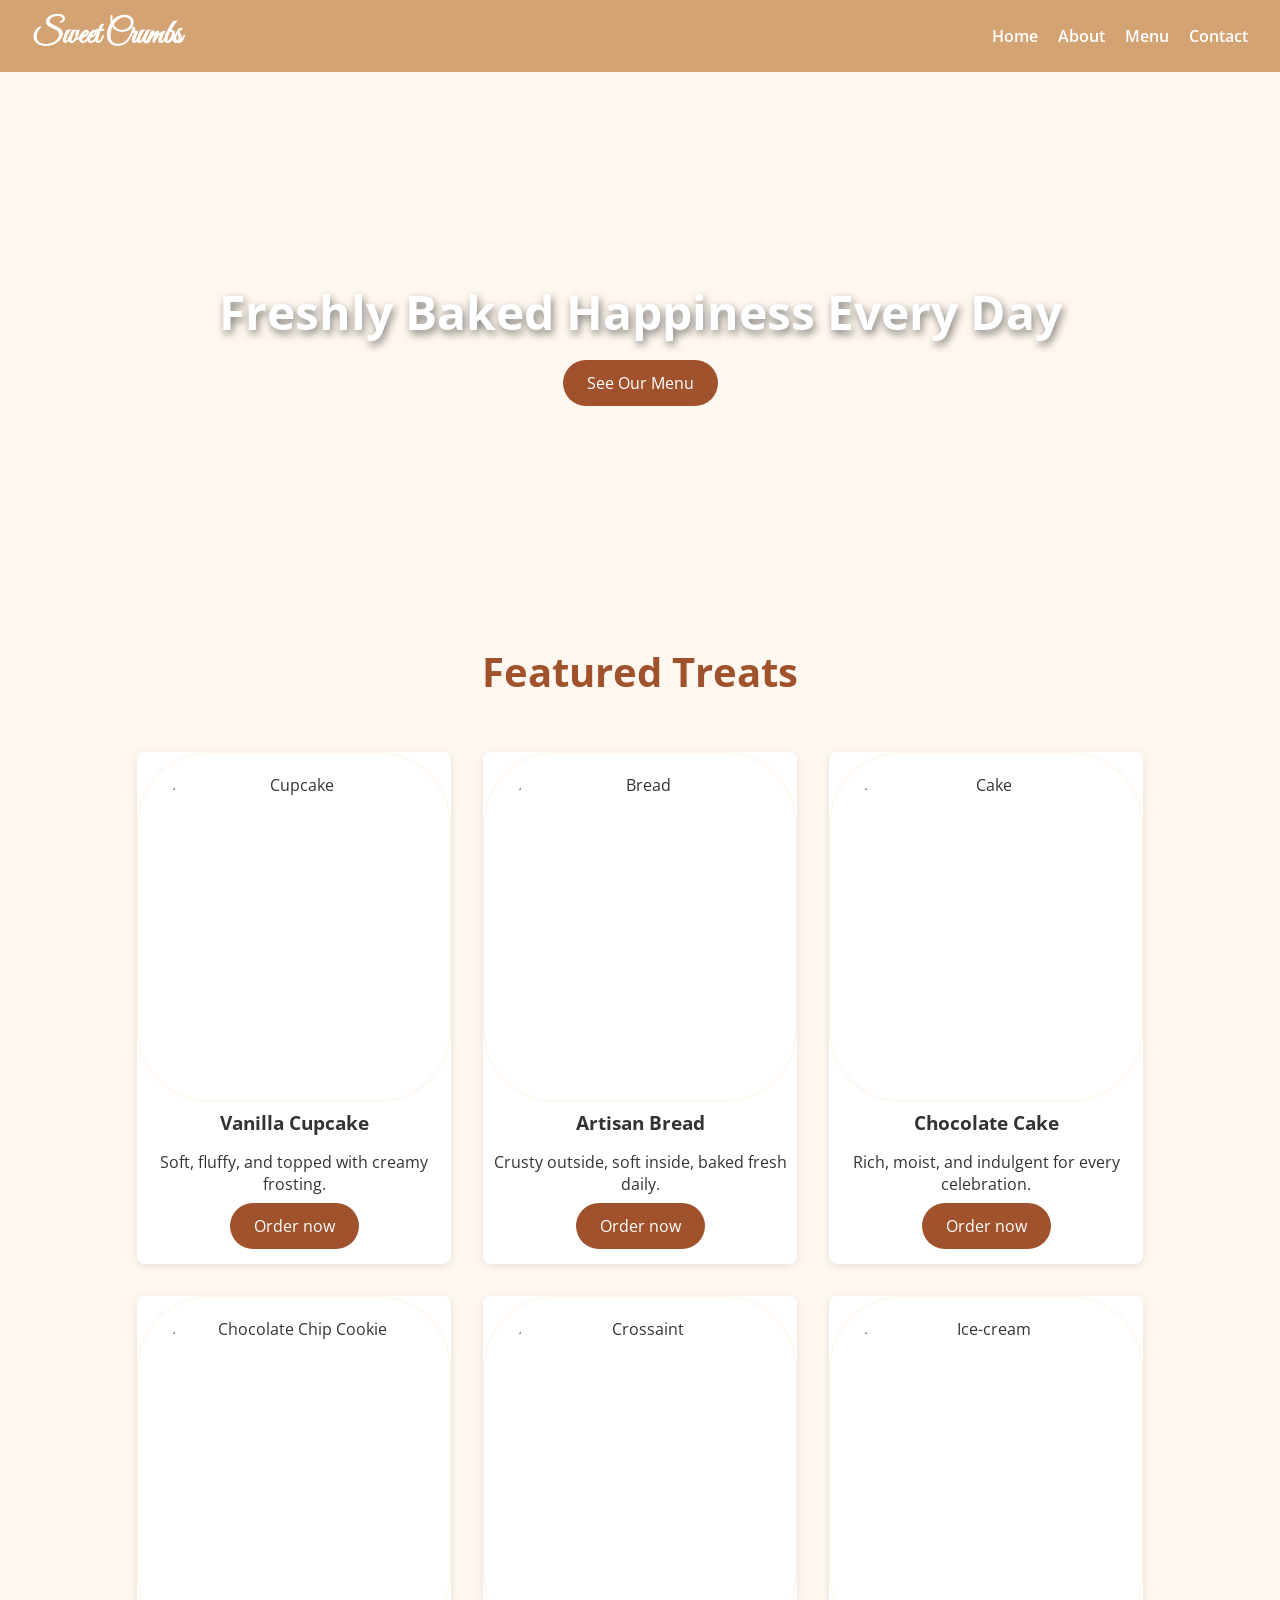
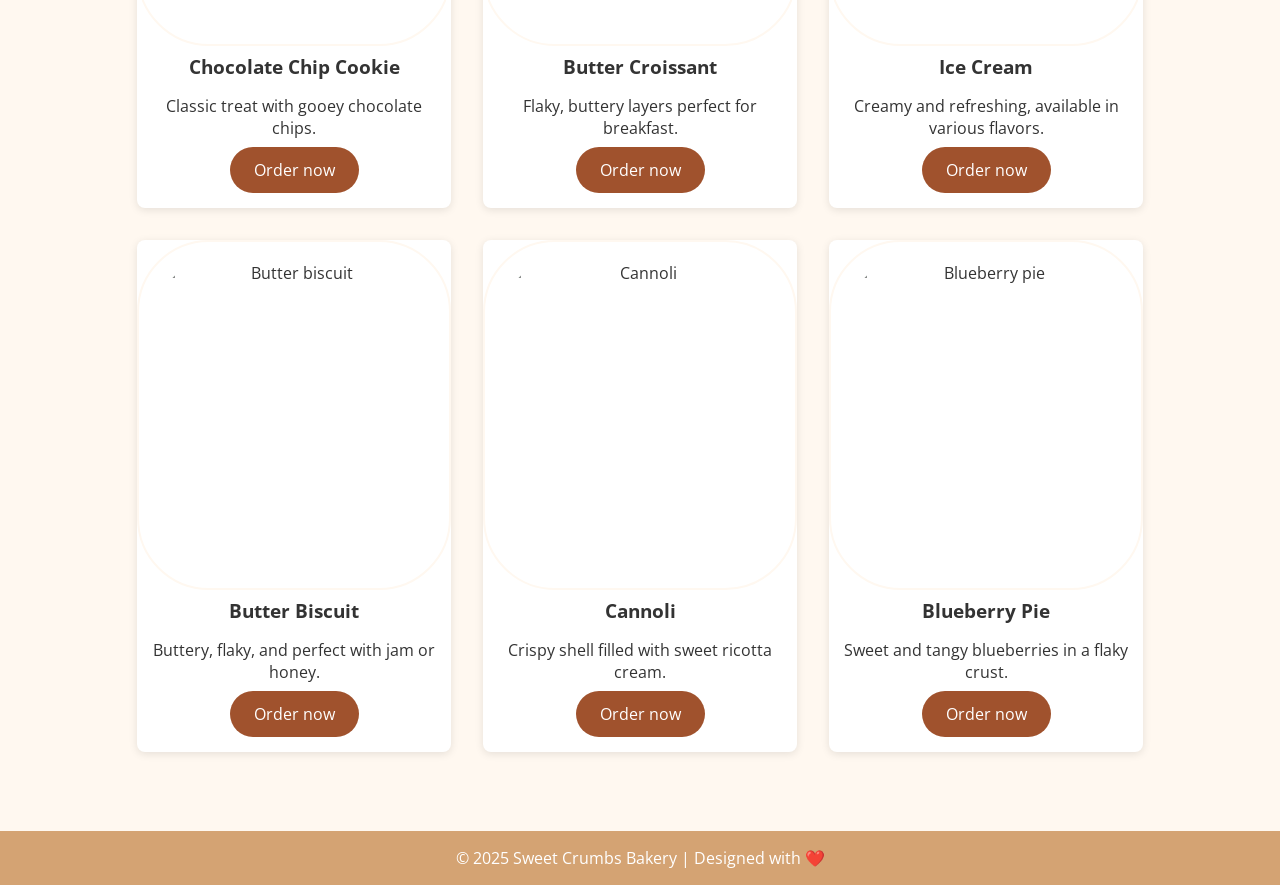
==== index.html @ 20097b04 "Add files via upload" ====
<!DOCTYPE html>
<html lang="en">
<head>
    <meta charset="UTF-8">
    <meta name="viewport" content="width=device-width, initial-scale=1.0">
        <title>🍞 Sweet Crumbs Bakery</title>
    <link href="https://fonts.googleapis.com/css2?family=Great+Vibes&family=Open+Sans:wght@400;600&display=swap" rel="stylesheet">
    <link rel="stylesheet" href="styles.css">
    <script src="script.js" defer></script>
</head>
<body>
    <!--Navbar -->
    <header id="navbar">
        <h1>Sweet Crumbs</h1>
        <nav id="nav-links">
            <a href="index.html">Home</a>
            <a href="about.html">About</a>
            <a href="menu.html">Menu</a>
            <a href="contact.html">Contact</a>
        </nav>
        <button class="hamburger" id="hamburger">&#9776;</button>
    </header>
    <!--Hero-section-->
    <section class="hero">
    <div>
        <h2>Freshly Baked Happiness Every Day</h2>
        <a href="menu.html" class="btn">See Our Menu</a>
    </div>
    </section>
    <!--Product-grid-->
    <div class="container">
        <h2>Featured Treats</h2> <br>
        <div class="grid">
            <div class="card">
                <img src="https://i.pinimg.com/1200x/d1/9a/6f/d19a6fb1ddc1d57eb26fc585dfa4e0e6.jpg" alt="Cupcake">
                <h3>Vanilla Cupcake</h3>
                <p>Soft, fluffy, and topped with creamy frosting.</p>
                <a href="" class="btn2">Order now</a>
            </div>

            <div class="card">
                <img src="https://i.pinimg.com/736x/ce/e0/5d/cee05d957fdebfa57ba4175bce35a595.jpg" alt="Bread">
                <h3>Artisan Bread</h3>
                <p>Crusty outside, soft inside, baked fresh daily.</p>
                <a href="" class="btn2">Order now</a>
            </div>

            <div class="card">
                <img src="https://i.pinimg.com/736x/04/b9/09/04b9090757e4b90c1f6ae91d3d08e0e8.jpg" alt="Cake">
                <h3>Chocolate Cake</h3>
                <p>Rich, moist, and indulgent for every celebration.</p>
                <a href="" class="btn2">Order now</a>
            </div>

            <div class="card">
                <img src="https://i.pinimg.com/736x/68/88/39/688839bbf0e7442c03ff1c543d23b608.jpg" alt="Chocolate Chip Cookie">
                <h3>Chocolate Chip Cookie</h3>
                <p>Classic treat with gooey chocolate chips.</p>
                <a href="" class="btn2">Order now</a>
            </div>

            <div class="card">
                <img src="https://i.pinimg.com/1200x/b3/f9/8a/b3f98ae0b6710dcc419a8b3e476b4f3d.jpg" alt="Crossaint">
                <h3>Butter Croissant</h3>
                <p>Flaky, buttery layers perfect for breakfast.</p>
                <a href="" class="btn2">Order now</a>
            </div>

            <div class="card">
                <img src="https://i.pinimg.com/1200x/33/cf/15/33cf15ad39cc509e93c8499956c8f016.jpg" alt="Ice-cream">
                <h3>Ice Cream</h3>
                <p>Creamy and refreshing, available in various flavors.</p>
                <a href="" class="btn2">Order now</a>
            </div>

            <div class="card">
                <img src="https://i.pinimg.com/1200x/29/65/a7/2965a783cfe8ab0174ede6ac5c740de1.jpg" alt="Butter biscuit">
                <h3>Butter Biscuit</h3>
                <p>Buttery, flaky, and perfect with jam or honey.</p>   
                <a href="" class="btn2">Order now</a>
            </div>

            <div class="card">
                <img src="https://i.pinimg.com/736x/b8/78/07/b878070d347ee1978ce35657d07c8dda.jpg" alt="Cannoli">
                <h3>Cannoli</h3>
                <p>Crispy shell filled with sweet ricotta cream.</p>
                <a href="" class="btn2">Order now</a>
            </div>

            <div class="card">
                <img src="https://i.pinimg.com/1200x/0d/d2/34/0dd23401be98db9a4d48b89ca6d74a64.jpg" alt="Blueberry pie">
                <h3>Blueberry Pie</h3>
                <p>Sweet and tangy blueberries in a flaky crust.</p>
                <a href="" class="btn2">Order now</a>
            </div>
        </div>
    </div>
<!--Footer-section-->
<footer>
    <p>&copy; 2025 Sweet Crumbs Bakery | Designed with ❤️</p>
</footer>

</body>
</html>
---- styles.css ----
:root {
    --primary: #d4a373;
    --secondary: #fff8f0;
    --accent: #a0522d;
}
* { 
    margin: 0;
    padding: 0; 
    box-sizing: border-box; 
}
/*Keyframes-for-animation*/
@keyframes slideInRight{
0% {
    opacity: 0;
    transform: translateX(80px);
}

100% {
    opacity: 1;
    transform: translateX(0);
}

}

@keyframes slideInLeft{
0% {
    opacity: 0;
    transform: translateX(-100px);
}

100% {
    opacity: 1;
    transform: translateX(-0);
}
}

body {
    font-family: 'Open Sans', sans-serif;
    background: var(--secondary);
    color: #333;
}
/*Navbar*/
header {
    background: var(--primary);
    color: white;
    padding: 1rem 2rem;
    display: flex;
    justify-content: space-between;
    align-items: center;
}
header h1 {
    font-family: 'Great Vibes', cursive;
    font-size: 2rem;
    animation: 2s slideInRight ease forwards;
    opacity: 0;
    animation-delay: 1s;
}

nav{
    animation: 2s slideInLeft ease forwards;
    animation-delay: 1.5s;
    opacity: 0;
}
nav a {
    color: white;
    margin-left: 1rem;
    text-decoration: none;
    font-weight: 600;

}
nav a:hover {
    color:#9e5b18 ;
    transition: 0.5s ease;
}

.hamburger{
    display: none;
    font-size: 2rem;
    background: none;
    border: none;
    color: var(--secondary);
    cursor: pointer;
}

/*Hero-section*/
.hero {
    background: url('https://i.pinimg.com/1200x/b6/43/a3/b643a3f1a9d59a658ec1cc61dc2af9c4.jpg ') center/cover no-repeat ;
    height: 60vh;
    display: flex;
    align-items: center;
    justify-content: center;
    color: #fff;
    text-align: center;
}
.hero h2 {
    font-size: 3rem;
    text-shadow: 2px 4px 8px rgba(0,0,0,0.5);
}
.btn {
    display: inline-flex;
    margin-top: 1rem;
    padding: 0.75rem 1.5rem;
    background: var(--accent);
    color: white;
    border-radius: 25px;
    text-decoration: none;
}
.btn:hover {
    background: #8b4513; 
    transition: 0.6s ease;
}

.btn2{
    text-decoration: none;
    padding: 0.75rem 1.5rem;
    color: #ffffff;
    background-color: var(--accent);
    border-radius: 25px;
    display: inline-flex;


}
.btn2:hover{
    transition: 1.2s ease;
    background-color: #8b4513;
}
/*Products-display-section*/
.container { 
    max-width: 1100px; 
    margin: auto; 
    padding: 2rem; 
}
.container h2 {
    text-align: center;
    margin-bottom: 1rem;
    font-size: 2.5rem;
    color: var(--accent);
}

.container h3{
    text-align: center;  
}

.container h4{
    line-height: 1.8;
    text-align: justify;
    font-size: 1.1rem;
}

.grid {
    display: grid;
    grid-template-columns: repeat(3,1fr);
    gap: 2rem;
    padding: 15px;
}
.card {
    background: white;
    border-radius: 8px;
    box-shadow: 0 2px 8px rgba(0,0,0,0.1);
    transition: transform 0.3s;
    text-align: center;
    height: 32rem;
}
.card:hover { 
    transform: translateY(-10px);
}

.card img {
    width:100%;
    height: 350px;
    display: flex;  
    object-fit: cover;
    padding: 20px;
    border-radius: 4.5rem;
    border: 2px solid var(--secondary);
}
.card h3, .card p {
    padding: 0.5rem; 
}

/*Contact-form*/
.contact-section{
    padding: 5rem 2rem;
    background-color:white;
    margin-top: 4rem;
    box-shadow: 4px 7px 8px rgba(146, 141, 141, 0.2);
    border-radius: 8px;
    max-width: 1100px;
    height: 30rem;
    margin-left: auto;
    margin-right: auto;
}

.contact-section h2{
    margin-bottom: 1rem;
    font-size: 2rem;
    color: var(--accent);
    text-align: center;
}

.contact-form{
    display: grid;
    margin-top: 2rem;
    margin-left: 5rem;
    gap: 1rem;
}
.contact-form input{
    background-color:white;
    border-radius: 0.5rem;
    padding: 5px;
    width: 55rem;
    height: 2rem;
    border: 2px solid var(--primary);
}


.contact-form textarea{
    border-radius: 0.5rem;
    border: 2px solid var(--primary);
    padding: 15px;
    width: 55rem;
    font-size: 14px;
    
}
.contact-form button{
    margin-top: 1rem;
    padding: 0.75rem 0.5rem;
    background: var(--accent);
    color: white;
    border-radius: 25px;
    width: 35%;
    text-decoration: none;
    border: 2px  var(--primary) solid;
    box-shadow: 0.2rem  0.2rem  0.2rem 0.1rem  rgba(146, 141, 141, 0.2) ;
    text-align: center;
    margin-left: 15rem;
}

.contact-form button:hover{
    background-color: #8b4513;
    color: ghostwhite;
    transition: 2s ease;
    box-shadow:  1rem 1rem 1rem rgba(146, 141, 141, 0.2);
    
}

/*==Footer==*/
footer {
    background: var(--primary);
    color: white;
    text-align: center;
    padding: 1rem;
    margin-top: 2rem;
}

/*Media Queries for mobile phones*/
@media screen and (max-width: 480px) {

#nav-links {
    display: none;
    flex-direction: column;
    background-color: var(--primary);
    position: absolute;
    top: 60px;
    right: 20px;
    width: 125px;
    border-radius: 8px;
    box-shadow: 0 2px 8px rgba(0,0,0,0.1);
}

#nav-links a {
    margin: 1rem 0;
    text-align: center;
}

#nav-links.show {
    display: flex;
    animation: none;
    opacity: 1;
}

.hamburger{
    display: block;

}

.hero h2 {
    font-size: 2rem;
    padding: 0 1rem;
}

.grid {
    grid-template-columns: 1fr;

    }

.contact-form{
    display: grid;
    margin-top: 2rem;
    margin-left: 0;
    gap: 1rem;
    padding: 0 1rem;
}    

.contact-form input, .contact-form textarea {
    width: 100%;

}

.contact-form button {
    width: 100%;
    margin-left: 1rem;

}

/*Adjustment for about-section-text*/
.container h4{
    font-size: 1rem;
    padding: 0 1rem;


    
}
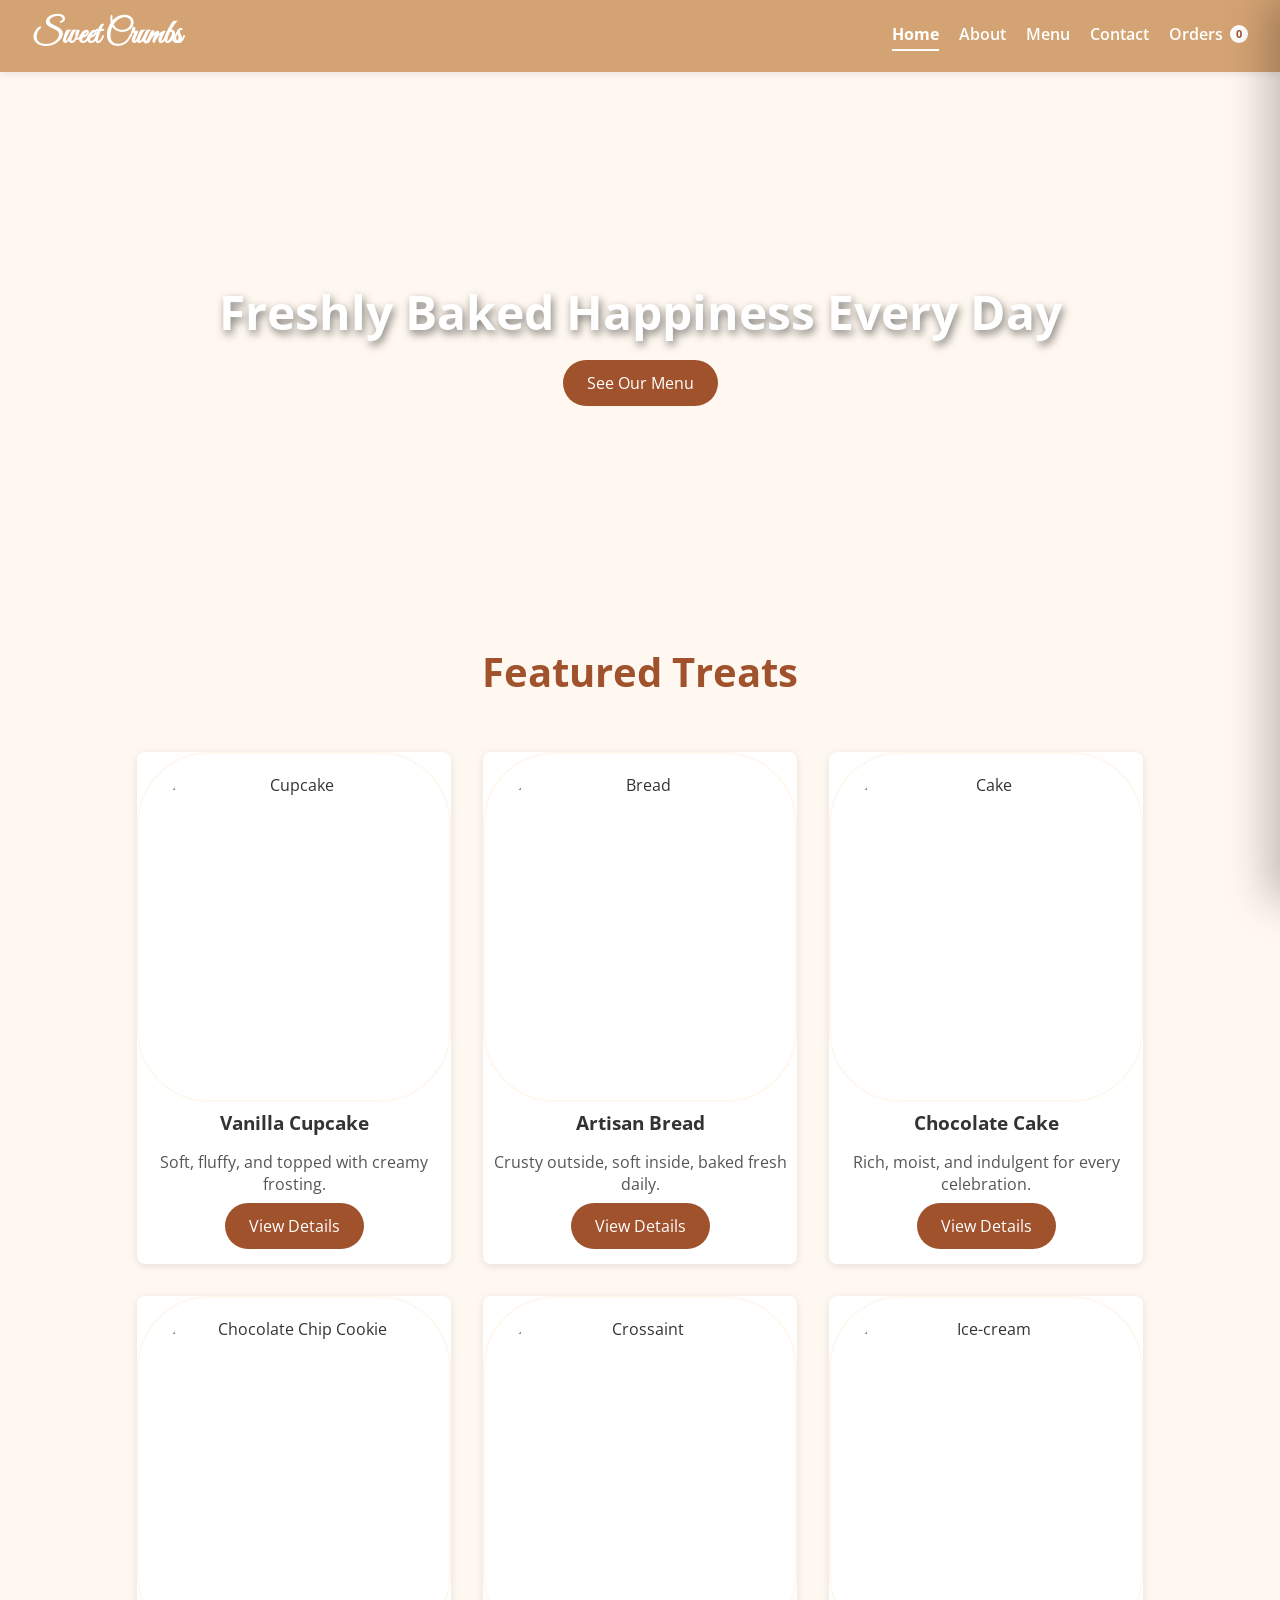
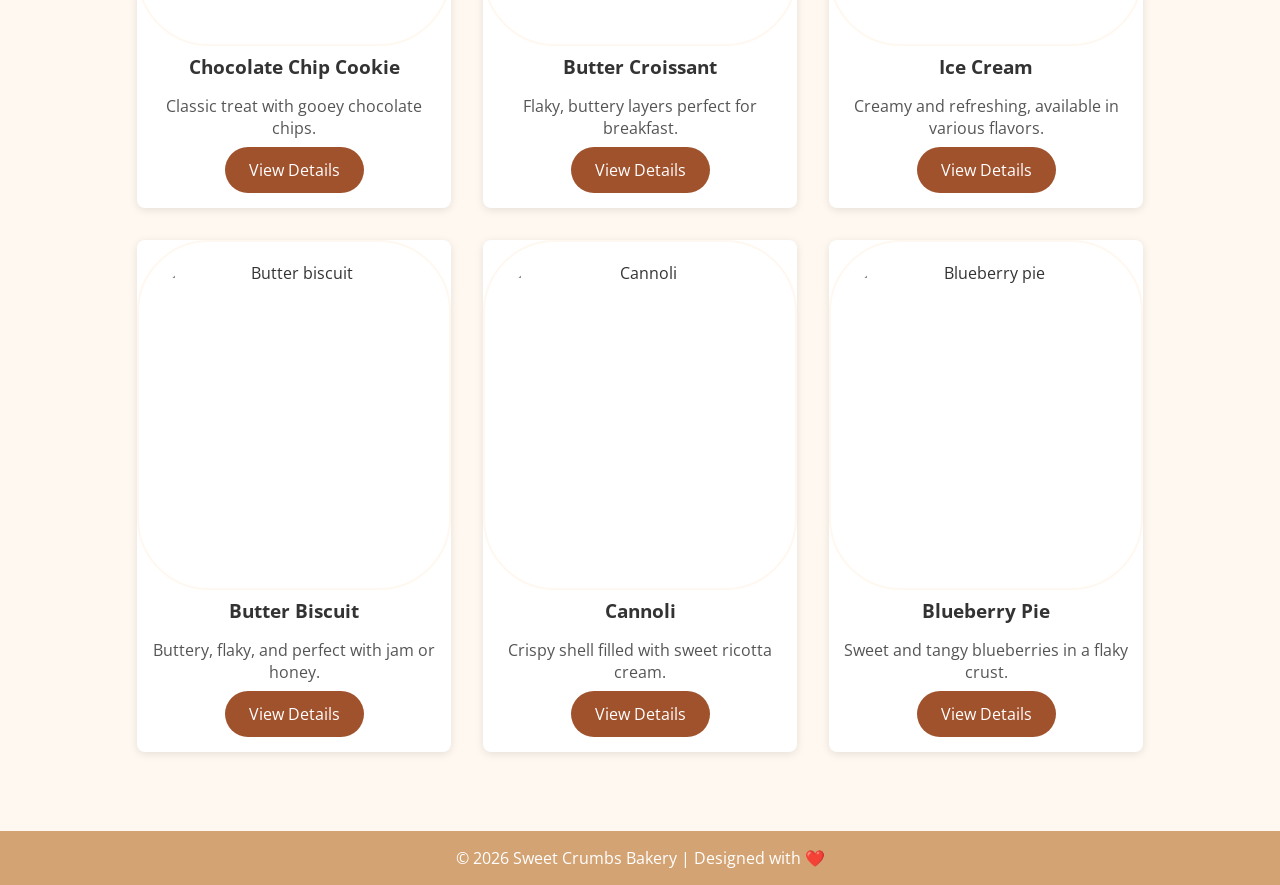
==== commit e5a35922: "Add files via upload" ====
--- a/index.html
+++ b/index.html
@@ -1,104 +1,198 @@
-<!DOCTYPE html>
-<html lang="en">
-<head>
-    <meta charset="UTF-8">
-    <meta name="viewport" content="width=device-width, initial-scale=1.0">
-        <title>🍞 Sweet Crumbs Bakery</title>
-    <link href="https://fonts.googleapis.com/css2?family=Great+Vibes&family=Open+Sans:wght@400;600&display=swap" rel="stylesheet">
-    <link rel="stylesheet" href="styles.css">
-    <script src="script.js" defer></script>
-</head>
-<body>
-    <!--Navbar -->
-    <header id="navbar">
-        <h1>Sweet Crumbs</h1>
-        <nav id="nav-links">
-            <a href="index.html">Home</a>
-            <a href="about.html">About</a>
-            <a href="menu.html">Menu</a>
-            <a href="contact.html">Contact</a>
-        </nav>
-        <button class="hamburger" id="hamburger">&#9776;</button>
-    </header>
-    <!--Hero-section-->
-    <section class="hero">
-    <div>
-        <h2>Freshly Baked Happiness Every Day</h2>
-        <a href="menu.html" class="btn">See Our Menu</a>
-    </div>
-    </section>
-    <!--Product-grid-->
-    <div class="container">
-        <h2>Featured Treats</h2> <br>
-        <div class="grid">
-            <div class="card">
-                <img src="https://i.pinimg.com/1200x/d1/9a/6f/d19a6fb1ddc1d57eb26fc585dfa4e0e6.jpg" alt="Cupcake">
-                <h3>Vanilla Cupcake</h3>
-                <p>Soft, fluffy, and topped with creamy frosting.</p>
-                <a href="" class="btn2">Order now</a>
-            </div>
-
-            <div class="card">
-                <img src="https://i.pinimg.com/736x/ce/e0/5d/cee05d957fdebfa57ba4175bce35a595.jpg" alt="Bread">
-                <h3>Artisan Bread</h3>
-                <p>Crusty outside, soft inside, baked fresh daily.</p>
-                <a href="" class="btn2">Order now</a>
-            </div>
-
-            <div class="card">
-                <img src="https://i.pinimg.com/736x/04/b9/09/04b9090757e4b90c1f6ae91d3d08e0e8.jpg" alt="Cake">
-                <h3>Chocolate Cake</h3>
-                <p>Rich, moist, and indulgent for every celebration.</p>
-                <a href="" class="btn2">Order now</a>
-            </div>
-
-            <div class="card">
-                <img src="https://i.pinimg.com/736x/68/88/39/688839bbf0e7442c03ff1c543d23b608.jpg" alt="Chocolate Chip Cookie">
-                <h3>Chocolate Chip Cookie</h3>
-                <p>Classic treat with gooey chocolate chips.</p>
-                <a href="" class="btn2">Order now</a>
-            </div>
-
-            <div class="card">
-                <img src="https://i.pinimg.com/1200x/b3/f9/8a/b3f98ae0b6710dcc419a8b3e476b4f3d.jpg" alt="Crossaint">
-                <h3>Butter Croissant</h3>
-                <p>Flaky, buttery layers perfect for breakfast.</p>
-                <a href="" class="btn2">Order now</a>
-            </div>
-
-            <div class="card">
-                <img src="https://i.pinimg.com/1200x/33/cf/15/33cf15ad39cc509e93c8499956c8f016.jpg" alt="Ice-cream">
-                <h3>Ice Cream</h3>
-                <p>Creamy and refreshing, available in various flavors.</p>
-                <a href="" class="btn2">Order now</a>
-            </div>
-
-            <div class="card">
-                <img src="https://i.pinimg.com/1200x/29/65/a7/2965a783cfe8ab0174ede6ac5c740de1.jpg" alt="Butter biscuit">
-                <h3>Butter Biscuit</h3>
-                <p>Buttery, flaky, and perfect with jam or honey.</p>   
-                <a href="" class="btn2">Order now</a>
-            </div>
-
-            <div class="card">
-                <img src="https://i.pinimg.com/736x/b8/78/07/b878070d347ee1978ce35657d07c8dda.jpg" alt="Cannoli">
-                <h3>Cannoli</h3>
-                <p>Crispy shell filled with sweet ricotta cream.</p>
-                <a href="" class="btn2">Order now</a>
-            </div>
-
-            <div class="card">
-                <img src="https://i.pinimg.com/1200x/0d/d2/34/0dd23401be98db9a4d48b89ca6d74a64.jpg" alt="Blueberry pie">
-                <h3>Blueberry Pie</h3>
-                <p>Sweet and tangy blueberries in a flaky crust.</p>
-                <a href="" class="btn2">Order now</a>
-            </div>
-        </div>
-    </div>
-<!--Footer-section-->
-<footer>
-    <p>&copy; 2025 Sweet Crumbs Bakery | Designed with ❤️</p>
-</footer>
-
-</body>
-</html>
+<!DOCTYPE html>
+<html lang="en">
+<head>
+    <meta charset="UTF-8">
+    <meta name="viewport" content="width=device-width, initial-scale=1.0">
+    <meta name="description" content="Sweet Crumbs Bakery — freshly baked bread, pastries, cupcakes, and custom cakes made daily with quality, local ingredients.">
+    <title>Sweet Crumbs Bakery</title>
+    <link rel="icon" href="data:image/svg+xml,<svg xmlns=%22http://www.w3.org/2000/svg%22 viewBox=%220 0 100 100%22><text y=%22.9em%22 font-size=%2290%22>🍞</text></svg>">
+    <link href="https://fonts.googleapis.com/css2?family=Great+Vibes&family=Open+Sans:wght@400;600&display=swap" rel="stylesheet">
+    <link rel="stylesheet" href="styles.css">
+    <script src="script.js" defer></script>
+</head>
+<body>
+    <!--Navbar -->
+    <header id="navbar">
+        <h1>Sweet Crumbs</h1>
+        <nav id="nav-links">
+            <a href="index.html" class="active" aria-current="page">Home</a>
+            <a href="about.html">About</a>
+            <a href="menu.html">Menu</a>
+            <a href="contact.html">Contact</a>
+            <a href="#" id="orders-link" class="cart-link" aria-haspopup="dialog">Orders<span class="cart-badge" id="cart-badge">0</span></a>
+        </nav>
+        <button class="hamburger" id="hamburger" aria-label="Toggle navigation menu" aria-expanded="false" aria-controls="nav-links">&#9776;</button>
+    </header>
+    <!--Hero-section-->
+    <section class="hero">
+    <div>
+        <h2>Freshly Baked Happiness Every Day</h2>
+        <a href="menu.html" class="btn">See Our Menu</a>
+    </div>
+    </section>
+    <!--Product-grid-->
+    <div class="container">
+        <h2>Featured Treats</h2> <br>
+        <div class="grid">
+            <div class="card">
+                <img src="https://i.pinimg.com/1200x/d1/9a/6f/d19a6fb1ddc1d57eb26fc585dfa4e0e6.jpg" alt="Cupcake" loading="lazy">
+                <h3>Vanilla Cupcake</h3>
+                <p>Soft, fluffy, and topped with creamy frosting.</p>
+                <a href="contact.html" class="btn2">Order now</a>
+            </div>
+
+            <div class="card">
+                <img src="https://i.pinimg.com/736x/ce/e0/5d/cee05d957fdebfa57ba4175bce35a595.jpg" alt="Bread" loading="lazy">
+                <h3>Artisan Bread</h3>
+                <p>Crusty outside, soft inside, baked fresh daily.</p>
+                <a href="contact.html" class="btn2">Order now</a>
+            </div>
+
+            <div class="card">
+                <img src="https://i.pinimg.com/736x/04/b9/09/04b9090757e4b90c1f6ae91d3d08e0e8.jpg" alt="Cake" loading="lazy">
+                <h3>Chocolate Cake</h3>
+                <p>Rich, moist, and indulgent for every celebration.</p>
+                <a href="contact.html" class="btn2">Order now</a>
+            </div>
+
+            <div class="card">
+                <img src="https://i.pinimg.com/736x/68/88/39/688839bbf0e7442c03ff1c543d23b608.jpg" alt="Chocolate Chip Cookie" loading="lazy">
+                <h3>Chocolate Chip Cookie</h3>
+                <p>Classic treat with gooey chocolate chips.</p>
+                <a href="contact.html" class="btn2">Order now</a>
+            </div>
+
+            <div class="card">
+                <img src="https://i.pinimg.com/1200x/b3/f9/8a/b3f98ae0b6710dcc419a8b3e476b4f3d.jpg" alt="Crossaint" loading="lazy">
+                <h3>Butter Croissant</h3>
+                <p>Flaky, buttery layers perfect for breakfast.</p>
+                <a href="contact.html" class="btn2">Order now</a>
+            </div>
+
+            <div class="card">
+                <img src="https://i.pinimg.com/1200x/33/cf/15/33cf15ad39cc509e93c8499956c8f016.jpg" alt="Ice-cream" loading="lazy">
+                <h3>Ice Cream</h3>
+                <p>Creamy and refreshing, available in various flavors.</p>
+                <a href="contact.html" class="btn2">Order now</a>
+            </div>
+
+            <div class="card">
+                <img src="https://i.pinimg.com/1200x/29/65/a7/2965a783cfe8ab0174ede6ac5c740de1.jpg" alt="Butter biscuit" loading="lazy">
+                <h3>Butter Biscuit</h3>
+                <p>Buttery, flaky, and perfect with jam or honey.</p>   
+                <a href="contact.html" class="btn2">Order now</a>
+            </div>
+
+            <div class="card">
+                <img src="https://i.pinimg.com/736x/b8/78/07/b878070d347ee1978ce35657d07c8dda.jpg" alt="Cannoli" loading="lazy">
+                <h3>Cannoli</h3>
+                <p>Crispy shell filled with sweet ricotta cream.</p>
+                <a href="contact.html" class="btn2">Order now</a>
+            </div>
+
+            <div class="card">
+                <img src="https://i.pinimg.com/1200x/0d/d2/34/0dd23401be98db9a4d48b89ca6d74a64.jpg" alt="Blueberry pie" loading="lazy">
+                <h3>Blueberry Pie</h3>
+                <p>Sweet and tangy blueberries in a flaky crust.</p>
+                <a href="contact.html" class="btn2">Order now</a>
+            </div>
+        </div>
+    </div>
+<!--Product-details-modal-->
+<div class="modal-overlay" id="product-modal" aria-hidden="true">
+    <div class="modal" role="dialog" aria-modal="true" aria-labelledby="modal-title">
+        <button class="modal-close" id="modal-close" aria-label="Close details">&times;</button>
+        <div class="modal-image-wrap">
+            <img id="modal-img" src="" alt="">
+        </div>
+        <div class="modal-body">
+            <div class="modal-heading">
+                <h3 id="modal-title"></h3>
+                <span class="modal-price" id="modal-price"></span>
+            </div>
+            <p id="modal-desc"></p>
+
+            <div class="modal-order">
+                <h4>Order Now</h4>
+                <form id="modal-order-form">
+                    <div class="modal-order-row">
+                        <label for="modal-qty">Quantity</label>
+                        <input type="number" id="modal-qty" name="quantity" min="1" value="1" required>
+                    </div>
+                    <label for="modal-note">Special instructions (optional)</label>
+                    <textarea id="modal-note" name="note" rows="2" placeholder="e.g. write &quot;Happy Birthday&quot; on the cake"></textarea>
+                    <button type="submit" class="btn2">Place Order</button>
+                    <p class="modal-order-status" id="modal-order-status" role="status" aria-live="polite"></p>
+                </form>
+            </div>
+        </div>
+    </div>
+</div>
+
+<!--Footer-section-->
+<footer>
+    <p>&copy; <span class="copyright-year">2025</span> Sweet Crumbs Bakery | Designed with ❤️</p>
+</footer>
+
+<!--Cart / checkout panel-->
+<div class="cart-backdrop" id="cart-backdrop"></div>
+<aside class="cart-panel" id="cart-panel" role="dialog" aria-modal="true" aria-labelledby="cart-title" aria-hidden="true">
+    <div class="cart-panel-header">
+        <h2 id="cart-title">Your Order</h2>
+        <button class="modal-close cart-close" id="cart-close" aria-label="Close order panel">&times;</button>
+    </div>
+
+    <!-- Step 1: cart items -->
+    <div class="cart-view" id="cart-view">
+        <div class="cart-items" id="cart-items">
+            <p class="cart-empty" id="cart-empty">Your order is empty. Browse the menu and tap "View Details" on anything that looks good.</p>
+        </div>
+        <div class="cart-summary">
+            <p class="cart-delivery-hint" id="cart-delivery-hint"></p>
+            <div class="cart-summary-row">
+                <span>Subtotal</span>
+                <span id="cart-subtotal">$0.00</span>
+            </div>
+            <div class="cart-summary-row">
+                <span>Delivery fee</span>
+                <span id="cart-delivery-fee">$0.00</span>
+            </div>
+            <div class="cart-summary-row cart-total-row">
+                <span>Total</span>
+                <span id="cart-total">$0.00</span>
+            </div>
+            <button type="button" class="btn2 cart-checkout-btn" id="cart-checkout-btn" disabled>Proceed to Checkout</button>
+        </div>
+    </div>
+
+    <!-- Step 2: delivery details -->
+    <div class="checkout-view" id="checkout-view" hidden>
+        <button type="button" class="cart-back-btn" id="checkout-back-btn">&larr; Back to order</button>
+        <form id="checkout-form">
+            <label for="checkout-name">Full name</label>
+            <input type="text" id="checkout-name" name="name" autocomplete="name" required>
+
+            <label for="checkout-phone">Phone number</label>
+            <input type="tel" id="checkout-phone" name="phone" autocomplete="tel" required>
+
+            <label for="checkout-address">Delivery address</label>
+            <textarea id="checkout-address" name="address" rows="2" required></textarea>
+
+            <div class="checkout-recap" id="checkout-recap"></div>
+
+            <button type="submit" class="btn2 cart-checkout-btn">Confirm Order</button>
+        </form>
+    </div>
+
+    <!-- Step 3: confirmation -->
+    <div class="confirmation-view" id="confirmation-view" hidden>
+        <div class="confirmation-check" aria-hidden="true">&#10003;</div>
+        <h3>Order placed!</h3>
+        <p>Order <strong id="confirmation-number"></strong> is confirmed. We'll start baking right away.</p>
+        <p class="confirmation-total" id="confirmation-total"></p>
+        <button type="button" class="btn2 cart-checkout-btn" id="continue-shopping-btn">Continue Shopping</button>
+    </div>
+</aside>
+
+</body>
+</html>
--- a/styles.css
+++ b/styles.css
@@ -2,11 +2,41 @@
     --primary: #d4a373;
     --secondary: #fff8f0;
     --accent: #a0522d;
+    --transition: 0.3s ease;
 }
 * { 
     margin: 0;
     padding: 0; 
     box-sizing: border-box; 
+}
+html {
+    scroll-behavior: smooth;
+}
+@media (prefers-reduced-motion: reduce) {
+    html { scroll-behavior: auto; }
+    *, *::before, *::after {
+        animation-duration: 0.01ms !important;
+        animation-iteration-count: 1 !important;
+        transition-duration: 0.01ms !important;
+    }
+}
+.sr-only {
+    position: absolute;
+    width: 1px;
+    height: 1px;
+    padding: 0;
+    margin: -1px;
+    overflow: hidden;
+    clip: rect(0, 0, 0, 0);
+    white-space: nowrap;
+    border: 0;
+}
+a:focus-visible,
+button:focus-visible,
+input:focus-visible,
+textarea:focus-visible {
+    outline: 3px solid var(--accent);
+    outline-offset: 2px;
 }
 /*Keyframes-for-animation*/
 @keyframes slideInRight{
@@ -47,7 +77,12 @@
     display: flex;
     justify-content: space-between;
     align-items: center;
-}
+    position: sticky;
+    top: 0;
+    z-index: 999;
+    box-shadow: 0 2px 8px rgba(0,0,0,0.08);
+}
+
 header h1 {
     font-family: 'Great Vibes', cursive;
     font-size: 2rem;
@@ -60,6 +95,7 @@
     animation: 2s slideInLeft ease forwards;
     animation-delay: 1.5s;
     opacity: 0;
+    z-index: 1000;
 }
 nav a {
     color: white;
@@ -68,9 +104,50 @@
     font-weight: 600;
 
 }
+nav a {
+    position: relative;
+    padding-bottom: 4px;
+}
+nav a::after {
+    content: "";
+    position: absolute;
+    left: 0;
+    bottom: -2px;
+    width: 0;
+    height: 2px;
+    background: white;
+    transition: width var(--transition);
+}
+nav a:hover::after,
+nav a.active::after {
+    width: 100%;
+}
 nav a:hover {
     color:#9e5b18 ;
     transition: 0.5s ease;
+}
+nav a.active {
+    font-weight: 700;
+}
+
+nav a.cart-link {
+    display: inline-flex;
+    align-items: center;
+    gap: 0.4rem;
+}
+.cart-badge {
+    background: white;
+    color: var(--accent);
+    font-size: 0.7rem;
+    font-weight: 700;
+    min-width: 1.15rem;
+    height: 1.15rem;
+    border-radius: 50%;
+    display: inline-flex;
+    align-items: center;
+    justify-content: center;
+    padding: 0 0.25rem;
+    line-height: 1;
 }
 
 .hamburger{
@@ -80,16 +157,20 @@
     border: none;
     color: var(--secondary);
     cursor: pointer;
+    transition: transform var(--transition);
+}
+.hamburger:hover {
+    transform: scale(1.1);
 }
 
 /*Hero-section*/
 .hero {
-    background: url('https://i.pinimg.com/1200x/b6/43/a3/b643a3f1a9d59a658ec1cc61dc2af9c4.jpg ') center/cover no-repeat ;
+    background: url('https://i.pinimg.com/1200x/b6/43/a3/b643a3f1a9d59a658ec1cc61dc2af9c4.jpg') center/cover no-repeat;
     height: 60vh;
     display: flex;
     align-items: center;
     justify-content: center;
-    color: #fff;
+    color: #fff;    
     text-align: center;
 }
 .hero h2 {
@@ -104,10 +185,11 @@
     color: white;
     border-radius: 25px;
     text-decoration: none;
+    transition: background var(--transition), transform var(--transition);
 }
 .btn:hover {
-    background: #8b4513; 
-    transition: 0.6s ease;
+    background: #8b4513;
+    transform: translateY(-2px);
 }
 
 .btn2{
@@ -117,12 +199,14 @@
     background-color: var(--accent);
     border-radius: 25px;
     display: inline-flex;
-
-
+    border: none;
+    font: inherit;
+    cursor: pointer;
+    transition: background var(--transition), transform var(--transition);
 }
 .btn2:hover{
-    transition: 1.2s ease;
     background-color: #8b4513;
+    transform: translateY(-2px);
 }
 /*Products-display-section*/
 .container { 
@@ -141,10 +225,14 @@
     text-align: center;  
 }
 
-.container h4{
+.about-text p{
     line-height: 1.8;
     text-align: justify;
     font-size: 1.1rem;
+    margin-bottom: 1.2rem;
+}
+.about-text p:last-child{
+    margin-bottom: 0;
 }
 
 .grid {
@@ -157,12 +245,27 @@
     background: white;
     border-radius: 8px;
     box-shadow: 0 2px 8px rgba(0,0,0,0.1);
-    transition: transform 0.3s;
+    transition: transform var(--transition), box-shadow var(--transition);
     text-align: center;
     height: 32rem;
+    overflow: hidden;
+}
+.card.will-animate {
+    opacity: 0;
+    transform: translateY(24px);
+}
+.card.in-view {
+    animation: fadeInUp 0.6s ease forwards;
+}
+@keyframes fadeInUp {
+    to {
+        opacity: 1;
+        transform: translateY(0);
+    }
 }
 .card:hover { 
     transform: translateY(-10px);
+    box-shadow: 0 12px 24px rgba(0,0,0,0.15);
 }
 
 .card img {
@@ -173,9 +276,16 @@
     padding: 20px;
     border-radius: 4.5rem;
     border: 2px solid var(--secondary);
+    transition: transform var(--transition);
+}
+.card:hover img {
+    transform: scale(1.04);
 }
 .card h3, .card p {
     padding: 0.5rem; 
+}
+.card p {
+    color: #555;
 }
 
 /*Contact-form*/
@@ -201,16 +311,20 @@
 .contact-form{
     display: grid;
     margin-top: 2rem;
-    margin-left: 5rem;
+    max-width: 40rem;
+    margin-left: auto;
+    margin-right: auto;
     gap: 1rem;
 }
 .contact-form input{
     background-color:white;
     border-radius: 0.5rem;
-    padding: 5px;
-    width: 55rem;
-    height: 2rem;
+    padding: 5px 10px;
+    width: 100%;
+    height: 2.4rem;
     border: 2px solid var(--primary);
+    font-size: 14px;
+    transition: box-shadow var(--transition), border-color var(--transition);
 }
 
 
@@ -218,32 +332,509 @@
     border-radius: 0.5rem;
     border: 2px solid var(--primary);
     padding: 15px;
-    width: 55rem;
+    width: 100%;
     font-size: 14px;
-    
-}
+    font-family: inherit;
+    transition: box-shadow var(--transition), border-color var(--transition);
+}
+
+.contact-form input:focus,
+.contact-form textarea:focus{
+    outline: none;
+    border-color: var(--accent);
+    box-shadow: 0 0 0 3px rgba(160, 82, 45, 0.15);
+}
+
 .contact-form button{
     margin-top: 1rem;
     padding: 0.75rem 0.5rem;
     background: var(--accent);
     color: white;
     border-radius: 25px;
-    width: 35%;
+    width: 60%;
     text-decoration: none;
     border: 2px  var(--primary) solid;
     box-shadow: 0.2rem  0.2rem  0.2rem 0.1rem  rgba(146, 141, 141, 0.2) ;
     text-align: center;
-    margin-left: 15rem;
+    justify-self: center;
+    cursor: pointer;
+    font-size: 1rem;
+    transition: background var(--transition), box-shadow var(--transition), transform var(--transition);
 }
 
 .contact-form button:hover{
     background-color: #8b4513;
     color: ghostwhite;
-    transition: 2s ease;
-    box-shadow:  1rem 1rem 1rem rgba(146, 141, 141, 0.2);
-    
-}
-
+    box-shadow:  0.5rem 0.5rem 0.8rem rgba(146, 141, 141, 0.3);
+    transform: translateY(-2px);
+}
+
+.form-status{
+    text-align: center;
+    font-weight: 600;
+    color: var(--accent);
+    min-height: 1.2rem;
+}
+
+/*==Product details modal==*/
+.modal-overlay {
+    position: fixed;
+    inset: 0;
+    background: rgba(51, 33, 20, 0.55);
+    display: flex;
+    align-items: center;
+    justify-content: center;
+    padding: 1.5rem;
+    z-index: 1200;
+    opacity: 0;
+    pointer-events: none;
+    transition: opacity var(--transition);
+}
+.modal-overlay.open {
+    opacity: 1;
+    pointer-events: auto;
+}
+.modal {
+    background: var(--secondary);
+    width: 100%;
+    max-width: 34rem;
+    max-height: 88vh;
+    overflow-y: auto;
+    border-radius: 12px;
+    box-shadow: 0 20px 50px rgba(0,0,0,0.3);
+    position: relative;
+    transform: scale(0.92) translateY(10px);
+    opacity: 0;
+    transition: transform var(--transition), opacity var(--transition);
+}
+.modal-overlay.open .modal {
+    transform: scale(1) translateY(0);
+    opacity: 1;
+}
+.modal-close {
+    position: absolute;
+    top: 0.75rem;
+    right: 0.75rem;
+    width: 2.25rem;
+    height: 2.25rem;
+    border-radius: 50%;
+    border: none;
+    background: rgba(255,255,255,0.85);
+    color: var(--accent);
+    font-size: 1.5rem;
+    line-height: 1;
+    cursor: pointer;
+    display: flex;
+    align-items: center;
+    justify-content: center;
+    z-index: 2;
+    transition: background var(--transition), transform var(--transition);
+}
+.modal-close:hover {
+    background: white;
+    transform: scale(1.08);
+}
+.modal-image-wrap {
+    width: 100%;
+    height: 220px;
+    overflow: hidden;
+    border-radius: 12px 12px 0 0;
+}
+.modal-image-wrap img {
+    width: 100%;
+    height: 100%;
+    object-fit: cover;
+    display: block;
+}
+.modal-body {
+    padding: 1.5rem 1.75rem 1.75rem;
+}
+.modal-heading {
+    display: flex;
+    align-items: center;
+    justify-content: space-between;
+    gap: 1rem;
+    margin-bottom: 0.75rem;
+}
+.modal-heading h3 {
+    color: var(--accent);
+    font-size: 1.4rem;
+}
+.modal-price {
+    background: var(--primary);
+    color: white;
+    font-weight: 600;
+    padding: 0.3rem 0.85rem;
+    border-radius: 20px;
+    white-space: nowrap;
+    font-size: 0.95rem;
+}
+.modal-body > p {
+    line-height: 1.7;
+    color: #444;
+    margin-bottom: 1.25rem;
+}
+.modal-order {
+    border-top: 1px solid rgba(160, 82, 45, 0.2);
+    padding-top: 1.25rem;
+}
+.modal-order h4 {
+    color: var(--accent);
+    margin-bottom: 0.75rem;
+}
+.modal-order form {
+    display: grid;
+    gap: 0.75rem;
+}
+.modal-order-row {
+    display: flex;
+    align-items: center;
+    gap: 0.75rem;
+}
+.modal-order-row label {
+    font-weight: 600;
+    font-size: 0.9rem;
+}
+.modal-order-row input {
+    width: 5rem;
+    padding: 0.4rem;
+    border-radius: 0.5rem;
+    border: 2px solid var(--primary);
+}
+.modal-order label[for="modal-note"] {
+    font-weight: 600;
+    font-size: 0.9rem;
+}
+.modal-order textarea {
+    width: 100%;
+    padding: 0.6rem;
+    border-radius: 0.5rem;
+    border: 2px solid var(--primary);
+    font-family: inherit;
+    font-size: 14px;
+    resize: vertical;
+}
+.modal-order-row input:focus,
+.modal-order textarea:focus {
+    outline: none;
+    border-color: var(--accent);
+    box-shadow: 0 0 0 3px rgba(160, 82, 45, 0.15);
+}
+.modal-order button[type="submit"] {
+    justify-self: start;
+    border: none;
+    cursor: pointer;
+    font-size: 1rem;
+}
+.modal-order-status {
+    font-weight: 600;
+    color: var(--accent);
+    min-height: 1.2rem;
+}
+
+@media screen and (max-width: 480px) {
+    .modal-body {
+        padding: 1.25rem;
+    }
+    .modal-image-wrap {
+        height: 170px;
+    }
+}
+
+/*==Cart / checkout slide-in panel==*/
+.cart-backdrop {
+    position: fixed;
+    inset: 0;
+    background: rgba(51, 33, 20, 0.55);
+    z-index: 1300;
+    opacity: 0;
+    pointer-events: none;
+    transition: opacity var(--transition);
+}
+.cart-backdrop.open {
+    opacity: 1;
+    pointer-events: auto;
+}
+
+.cart-panel {
+    position: fixed;
+    top: 0;
+    right: 0;
+    height: 100vh;
+    width: 26rem;
+    max-width: 92vw;
+    background: var(--secondary);
+    box-shadow: -12px 0 40px rgba(0,0,0,0.25);
+    z-index: 1301;
+    display: flex;
+    flex-direction: column;
+    transform: translateX(100%);
+    transition: transform 0.4s cubic-bezier(0.25, 0.8, 0.25, 1);
+}
+.cart-panel.open {
+    transform: translateX(0);
+}
+
+.cart-panel-header {
+    display: flex;
+    align-items: center;
+    justify-content: space-between;
+    padding: 1.25rem 1.5rem;
+    background: var(--primary);
+    color: white;
+}
+.cart-panel-header h2 {
+    font-size: 1.3rem;
+}
+.cart-close {
+    position: static;
+    background: rgba(255,255,255,0.2);
+    color: white;
+}
+.cart-close:hover {
+    background: rgba(255,255,255,0.35);
+}
+
+.cart-view,
+.checkout-view,
+.confirmation-view {
+    display: flex;
+    flex-direction: column;
+}
+.cart-view[hidden],
+.checkout-view[hidden],
+.confirmation-view[hidden] {
+    display: none;
+}
+
+.cart-view {
+    flex: 1;
+    min-height: 0;
+}
+
+.cart-items {
+    flex: 1;
+    overflow-y: auto;
+    padding: 1rem 1.5rem;
+}
+.cart-empty {
+    color: #777;
+    text-align: center;
+    margin-top: 2rem;
+    line-height: 1.6;
+}
+
+.cart-item {
+    display: flex;
+    gap: 0.85rem;
+    padding: 0.85rem 0;
+    border-bottom: 1px solid rgba(160, 82, 45, 0.15);
+}
+.cart-item img {
+    width: 60px;
+    height: 60px;
+    object-fit: cover;
+    border-radius: 10px;
+    flex-shrink: 0;
+}
+.cart-item-details {
+    flex: 1;
+    min-width: 0;
+}
+.cart-item-details h4 {
+    font-size: 0.95rem;
+    color: var(--accent);
+    margin-bottom: 0.15rem;
+}
+.cart-item-note {
+    font-size: 0.78rem;
+    color: #888;
+    font-style: italic;
+    margin-bottom: 0.35rem;
+}
+.cart-item-row {
+    display: flex;
+    align-items: center;
+    justify-content: space-between;
+    gap: 0.5rem;
+}
+.cart-qty-stepper {
+    display: inline-flex;
+    align-items: center;
+    border: 1px solid var(--primary);
+    border-radius: 20px;
+    overflow: hidden;
+}
+.cart-qty-stepper button {
+    width: 1.6rem;
+    height: 1.6rem;
+    border: none;
+    background: white;
+    color: var(--accent);
+    font-size: 1rem;
+    cursor: pointer;
+    line-height: 1;
+}
+.cart-qty-stepper button:hover {
+    background: var(--secondary);
+}
+.cart-qty-stepper span {
+    width: 1.6rem;
+    text-align: center;
+    font-size: 0.9rem;
+    font-weight: 600;
+}
+.cart-item-price {
+    font-weight: 600;
+    color: #333;
+    font-size: 0.9rem;
+}
+.cart-remove-btn {
+    background: none;
+    border: none;
+    color: #b33;
+    font-size: 0.78rem;
+    cursor: pointer;
+    text-decoration: underline;
+    padding: 0;
+}
+
+.cart-summary {
+    padding: 1rem 1.5rem 1.5rem;
+    border-top: 1px solid rgba(160, 82, 45, 0.2);
+    background: white;
+}
+.cart-delivery-hint {
+    font-size: 0.8rem;
+    color: var(--accent);
+    margin-bottom: 0.6rem;
+    min-height: 1rem;
+}
+.cart-summary-row {
+    display: flex;
+    justify-content: space-between;
+    font-size: 0.95rem;
+    padding: 0.25rem 0;
+    color: #555;
+}
+.cart-total-row {
+    font-size: 1.15rem;
+    font-weight: 700;
+    color: var(--accent);
+    border-top: 1px dashed rgba(160, 82, 45, 0.3);
+    margin-top: 0.4rem;
+    padding-top: 0.6rem;
+}
+.cart-checkout-btn {
+    width: 100%;
+    margin-top: 1rem;
+    border: none;
+    justify-content: center;
+    font-size: 1rem;
+    cursor: pointer;
+}
+.cart-checkout-btn:disabled {
+    background: #ccc;
+    cursor: not-allowed;
+    transform: none;
+}
+
+/* Checkout form view */
+.checkout-view {
+    padding: 1.25rem 1.5rem;
+    overflow-y: auto;
+    flex: 1;
+    min-height: 0;
+}
+.cart-back-btn {
+    background: none;
+    border: none;
+    color: var(--accent);
+    font-weight: 600;
+    cursor: pointer;
+    margin-bottom: 1rem;
+    padding: 0;
+    font-size: 0.9rem;
+}
+#checkout-form {
+    display: grid;
+    gap: 0.85rem;
+}
+#checkout-form label {
+    font-weight: 600;
+    font-size: 0.9rem;
+    margin-bottom: -0.5rem;
+}
+#checkout-form input,
+#checkout-form textarea {
+    width: 100%;
+    padding: 0.55rem 0.7rem;
+    border-radius: 0.5rem;
+    border: 2px solid var(--primary);
+    font-family: inherit;
+    font-size: 14px;
+}
+#checkout-form input:focus,
+#checkout-form textarea:focus {
+    outline: none;
+    border-color: var(--accent);
+    box-shadow: 0 0 0 3px rgba(160, 82, 45, 0.15);
+}
+.checkout-recap {
+    background: var(--secondary);
+    border-radius: 0.5rem;
+    padding: 0.75rem 1rem;
+    font-size: 0.85rem;
+    color: #555;
+}
+.checkout-recap strong {
+    color: var(--accent);
+}
+
+/* Confirmation view */
+.confirmation-view {
+    flex: 1;
+    min-height: 0;
+    align-items: center;
+    justify-content: center;
+    text-align: center;
+    padding: 2rem;
+}
+.confirmation-check {
+    width: 4rem;
+    height: 4rem;
+    border-radius: 50%;
+    background: var(--accent);
+    color: white;
+    font-size: 2rem;
+    display: flex;
+    align-items: center;
+    justify-content: center;
+    margin-bottom: 1rem;
+}
+.confirmation-view h3 {
+    color: var(--accent);
+    margin-bottom: 0.5rem;
+}
+.confirmation-view p {
+    color: #555;
+    margin-bottom: 0.5rem;
+    line-height: 1.6;
+}
+.confirmation-total {
+    font-weight: 700;
+    color: var(--accent);
+    font-size: 1.1rem;
+    margin-bottom: 1.5rem !important;
+}
+
+@media screen and (max-width: 480px) {
+    .cart-panel {
+        width: 100vw;
+        max-width: 100vw;
+    }
+}
+
 /*==Footer==*/
 footer {
     background: var(--primary);
@@ -297,7 +888,7 @@
 .contact-form{
     display: grid;
     margin-top: 2rem;
-    margin-left: 0;
+    max-width: 100%;
     gap: 1rem;
     padding: 0 1rem;
 }    
@@ -309,14 +900,15 @@
 
 .contact-form button {
     width: 100%;
-    margin-left: 1rem;
+    margin-left: 0;
 
 }
 
 /*Adjustment for about-section-text*/
-.container h4{
+.about-text p{
     font-size: 1rem;
     padding: 0 1rem;
+}    
 
 
     
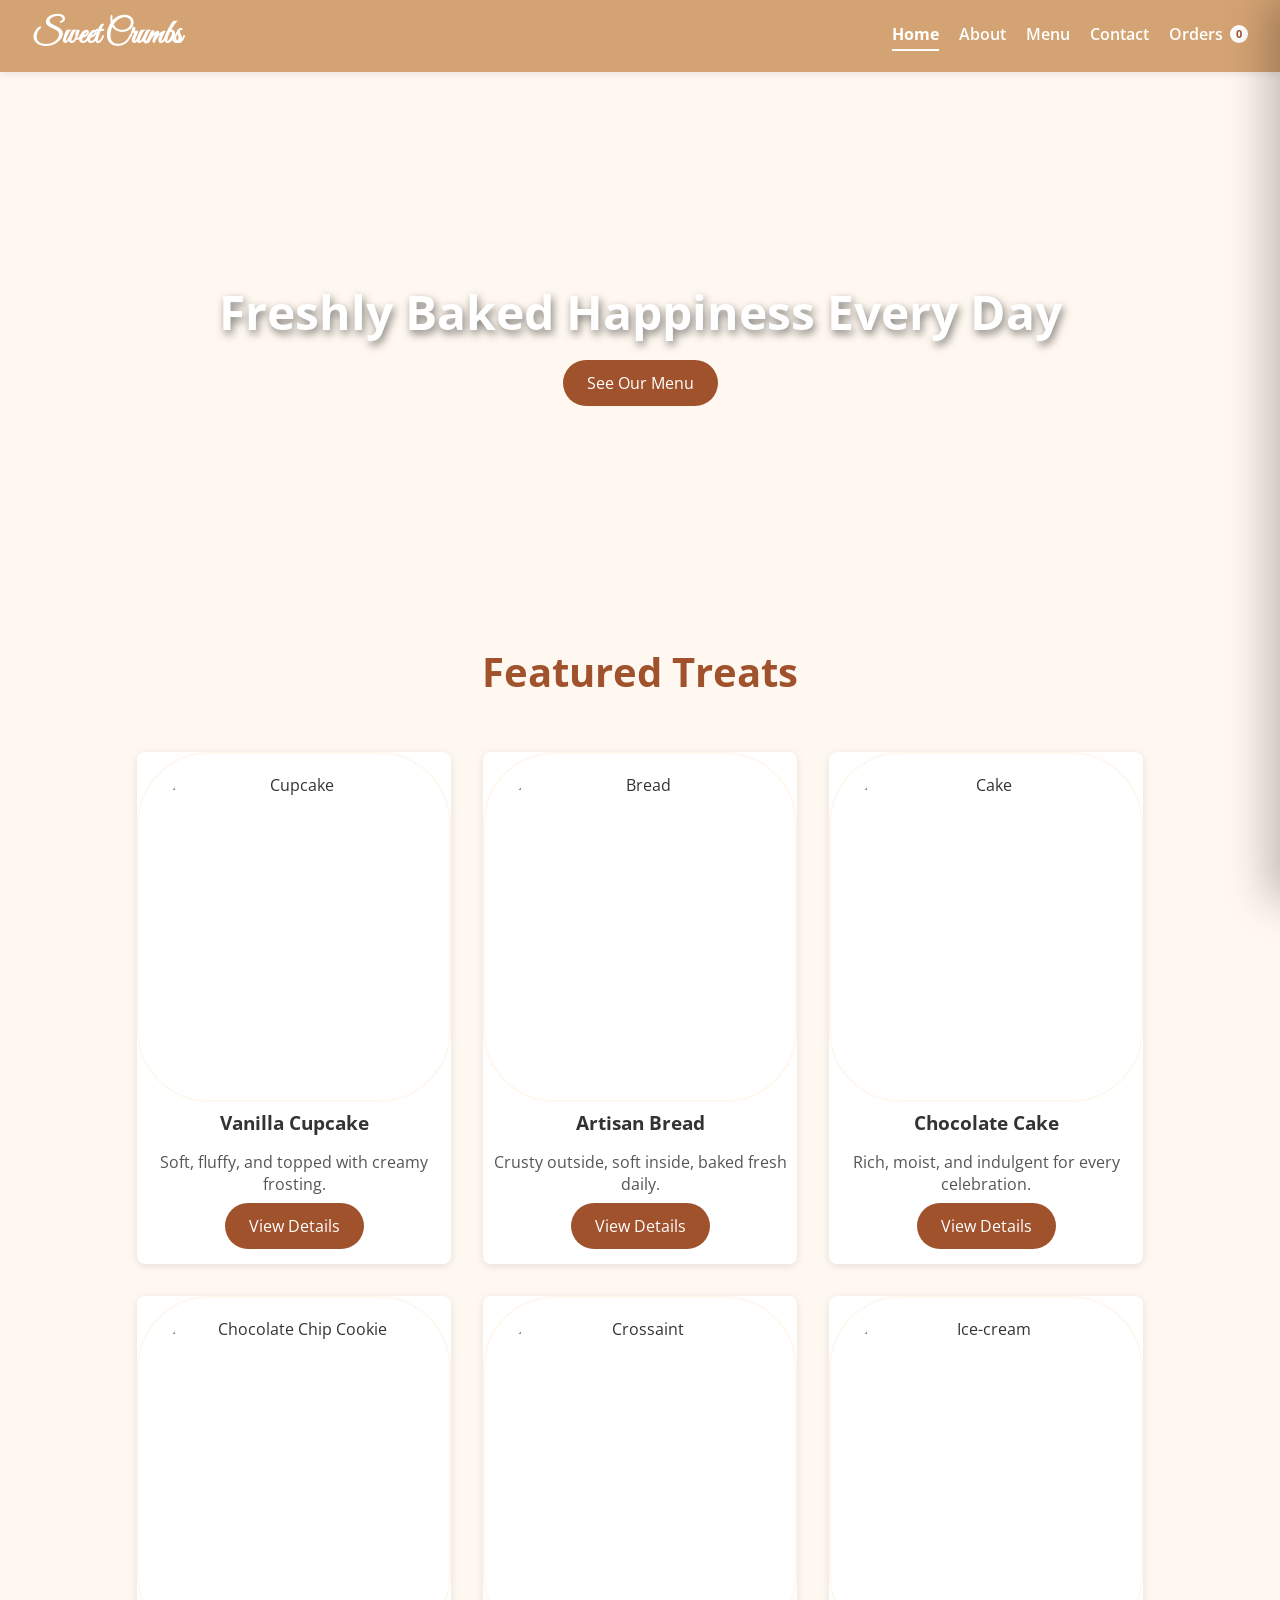
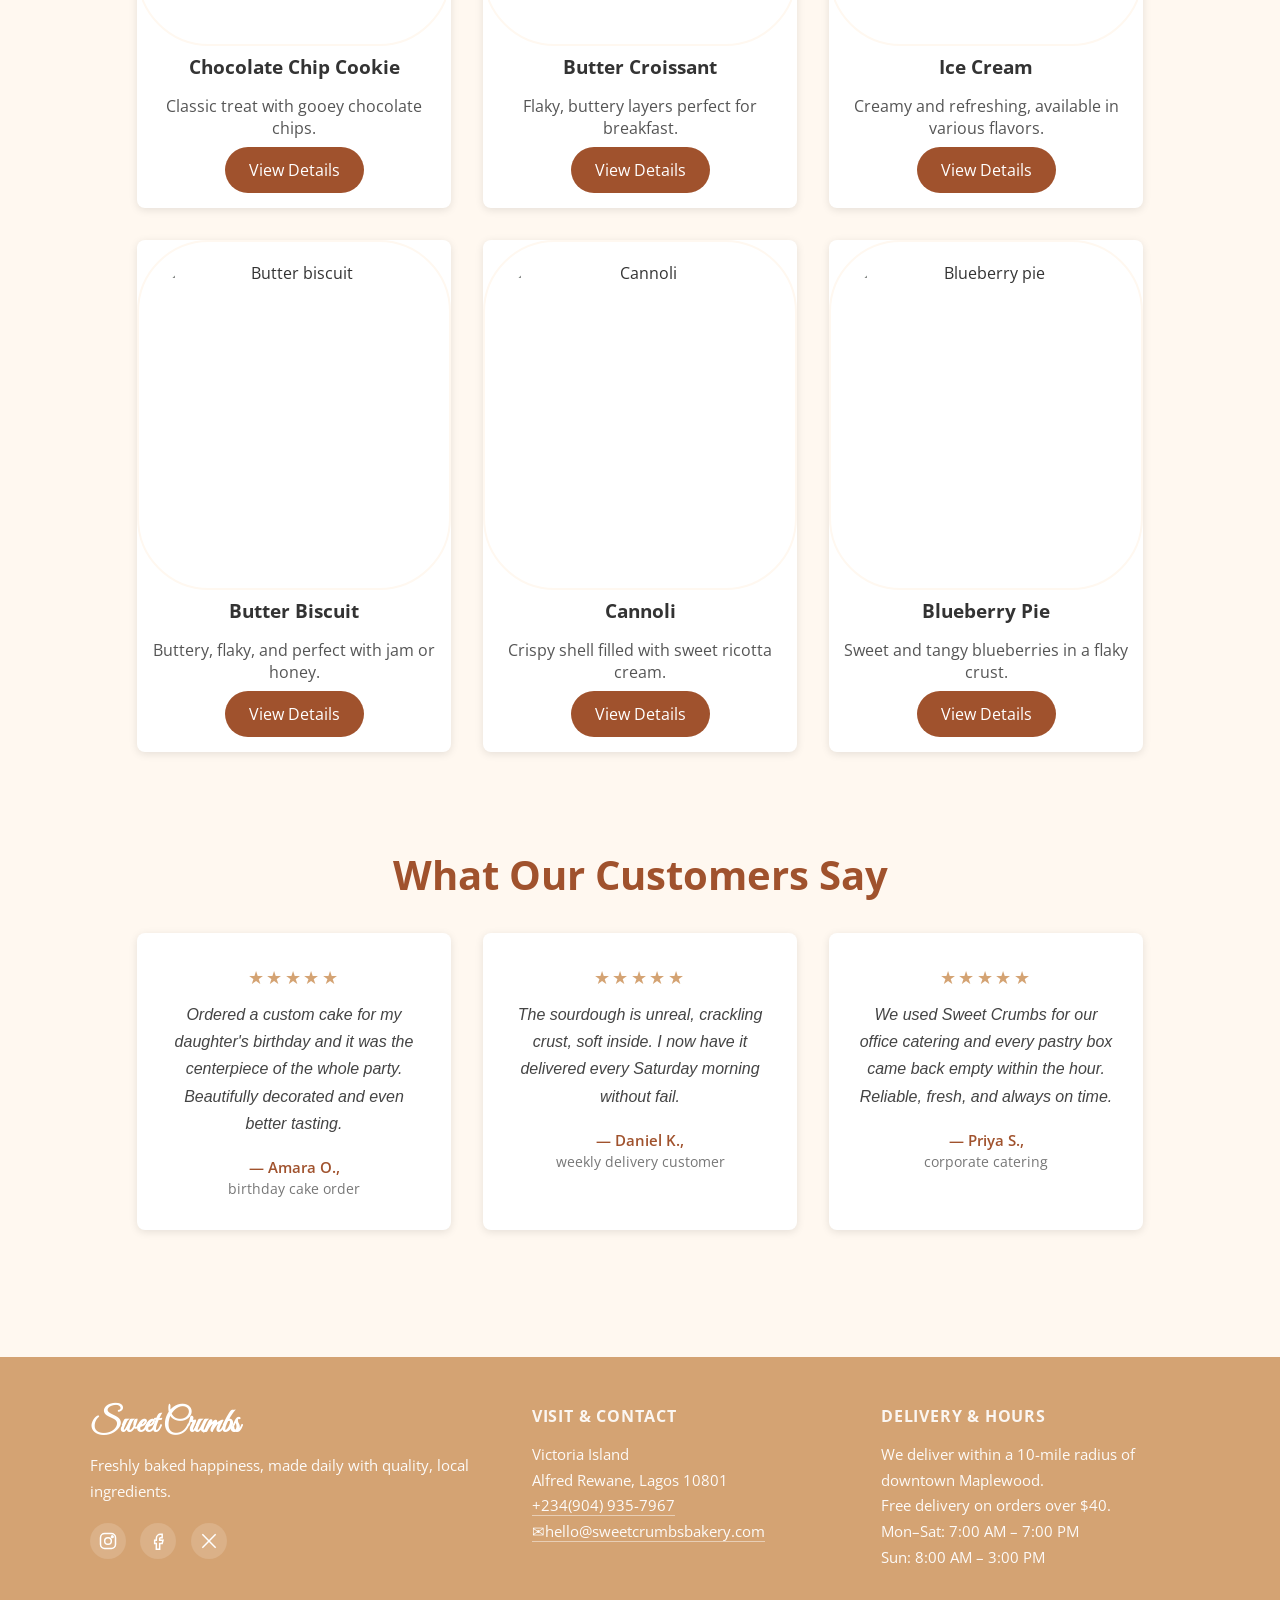
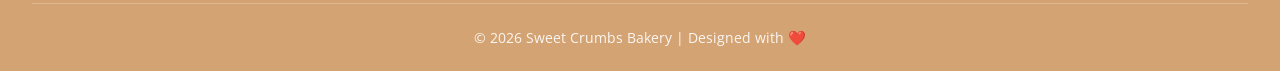
==== commit 501e10af: "Add files via upload" ====
--- a/index.html
+++ b/index.html
@@ -21,7 +21,11 @@
             <a href="contact.html">Contact</a>
             <a href="#" id="orders-link" class="cart-link" aria-haspopup="dialog">Orders<span class="cart-badge" id="cart-badge">0</span></a>
         </nav>
-        <button class="hamburger" id="hamburger" aria-label="Toggle navigation menu" aria-expanded="false" aria-controls="nav-links">&#9776;</button>
+        <button class="hamburger" id="hamburger" aria-label="Toggle navigation menu" aria-expanded="false" aria-controls="nav-links">
+            <span class="hamburger-bar"></span>
+            <span class="hamburger-bar"></span>
+            <span class="hamburger-bar"></span>
+        </button>
     </header>
     <!--Hero-section-->
     <section class="hero">
@@ -98,6 +102,31 @@
             </div>
         </div>
     </div>
+
+    <!--Testimonials-section-->
+    <section class="testimonials">
+        <div class="container">
+            <h2>What Our Customers Say</h2>
+            <div class="testimonial-grid">
+                <figure class="testimonial-card">
+                    <div class="testimonial-stars" aria-label="5 out of 5 stars">&#9733;&#9733;&#9733;&#9733;&#9733;</div>
+                    <blockquote>Ordered a custom cake for my daughter's birthday and it was the centerpiece of the whole party. Beautifully decorated and even better tasting.</blockquote>
+                    <figcaption>&mdash; Amara O., <span>birthday cake order</span></figcaption>
+                </figure>
+                <figure class="testimonial-card">
+                    <div class="testimonial-stars" aria-label="5 out of 5 stars">&#9733;&#9733;&#9733;&#9733;&#9733;</div>
+                    <blockquote>The sourdough is unreal, crackling crust, soft inside. I now have it delivered every Saturday morning without fail.</blockquote>
+                    <figcaption>&mdash; Daniel K., <span>weekly delivery customer</span></figcaption>
+                </figure>
+                <figure class="testimonial-card">
+                    <div class="testimonial-stars" aria-label="5 out of 5 stars">&#9733;&#9733;&#9733;&#9733;&#9733;</div>
+                    <blockquote>We used Sweet Crumbs for our office catering and every pastry box came back empty within the hour. Reliable, fresh, and always on time.</blockquote>
+                    <figcaption>&mdash; Priya S., <span>corporate catering</span></figcaption>
+                </figure>
+            </div>
+        </div>
+    </section>
+
 <!--Product-details-modal-->
 <div class="modal-overlay" id="product-modal" aria-hidden="true">
     <div class="modal" role="dialog" aria-modal="true" aria-labelledby="modal-title">
@@ -131,7 +160,47 @@
 
 <!--Footer-section-->
 <footer>
-    <p>&copy; <span class="copyright-year">2025</span> Sweet Crumbs Bakery | Designed with ❤️</p>
+    <div class="footer-inner">
+        <div class="footer-col footer-brand">
+            <h3>Sweet Crumbs</h3>
+            <p>Freshly baked happiness, made daily with quality, local ingredients.</p>
+            <ul class="footer-social" aria-label="Follow Sweet Crumbs Bakery on social media">
+                <li>
+                    <a href="https://instagram.com/sweetcrumbsbakery" target="_blank" rel="noopener noreferrer" aria-label="Sweet Crumbs Bakery on Instagram">
+                        <svg viewBox="0 0 24 24" width="20" height="20" fill="none" stroke="currentColor" stroke-width="1.8"><rect x="3" y="3" width="18" height="18" rx="5"/><circle cx="12" cy="12" r="4"/><circle cx="17.2" cy="6.8" r="1"/></svg>
+                    </a>
+                </li>
+                <li>
+                    <a href="https://facebook.com/sweetcrumbsbakery" target="_blank" rel="noopener noreferrer" aria-label="Sweet Crumbs Bakery on Facebook">
+                        <svg viewBox="0 0 24 24" width="20" height="20" fill="none" stroke="currentColor" stroke-width="1.8"><path d="M15 8h2V4h-2a5 5 0 0 0-5 5v2H8v4h2v7h4v-7h3l1-4h-4V9a1 1 0 0 1 1-1Z"/></svg>
+                    </a>
+                </li>
+                <li>
+                    <a href="https://twitter.com/sweetcrumbsbky" target="_blank" rel="noopener noreferrer" aria-label="Sweet Crumbs Bakery on X (Twitter)">
+                        <svg viewBox="0 0 24 24" width="20" height="20" fill="none" stroke="currentColor" stroke-width="1.8"><path d="M4 4l16 16M20 4 4 20"/></svg>
+                    </a>
+                </li>
+            </ul>
+        </div>
+
+        <div class="footer-col">
+            <h4>Visit &amp; Contact</h4>
+            <address>
+                Victoria Island<br>
+                Alfred Rewane, Lagos 10801<br>
+                <a href="tel:+2349049357967">+234(904) 935-7967</a><br>
+                <a href="mailto:kennycool202421@gmail.com" onclick="window.open('https://mail.google.com/mail/?view=cm&fs=1&to=kennycool202421@gmail.com', '_blank', 'noopener,noreferrer');">✉hello@sweetcrumbsbakery.com</a>
+            </address>
+        </div>
+
+        <div class="footer-col">
+            <h4>Delivery &amp; Hours</h4>
+            <p>We deliver within a 10-mile radius of downtown Maplewood.<br>Free delivery on orders over $40.</p>
+            <p>Mon&ndash;Sat: 7:00 AM &ndash; 7:00 PM<br>Sun: 8:00 AM &ndash; 3:00 PM</p>
+        </div>
+    </div>
+
+    <p class="footer-bottom">&copy; <span class="copyright-year">2025</span> Sweet Crumbs Bakery | Designed with ❤️</p>
 </footer>
 
 <!--Cart / checkout panel-->
@@ -165,9 +234,110 @@
         </div>
     </div>
 
-    <!-- Step 2: delivery details -->
+    <!-- Step 2: payment method -->
+    <div class="payment-method-view" id="payment-method-view" hidden>
+        <button type="button" class="cart-back-btn" id="payment-back-btn">&larr; Back to order</button>
+        <h3 class="cart-step-heading">How would you like to pay?</h3>
+        <p class="cart-step-total" id="payment-method-total"></p>
+        <div class="payment-options">
+            <button type="button" class="payment-option" id="pay-delivery-btn">
+                <span class="payment-option-icon" aria-hidden="true">&#128181;</span>
+                <span class="payment-option-text">
+                    <strong>Pay on Delivery</strong>
+                    <small>Cash or card handed to the rider</small>
+                </span>
+                <span class="payment-option-arrow" aria-hidden="true">&rsaquo;</span>
+            </button>
+            <button type="button" class="payment-option" id="pay-card-btn">
+                <span class="payment-option-icon" aria-hidden="true">&#128179;</span>
+                <span class="payment-option-text">
+                    <strong>Pay by Card</strong>
+                    <small>Secure checkout, verified instantly</small>
+                </span>
+                <span class="payment-option-arrow" aria-hidden="true">&rsaquo;</span>
+            </button>
+            <button type="button" class="payment-option" id="pay-transfer-btn">
+                <span class="payment-option-icon" aria-hidden="true">&#127974;</span>
+                <span class="payment-option-text">
+                    <strong>Pay by Bank Transfer</strong>
+                    <small>We hold your order 30 minutes</small>
+                </span>
+                <span class="payment-option-arrow" aria-hidden="true">&rsaquo;</span>
+            </button>
+        </div>
+    </div>
+
+    <!-- Step 3a: card payment -->
+    <div class="card-payment-view" id="card-payment-view" hidden>
+        <button type="button" class="cart-back-btn" id="card-back-btn">&larr; Back to payment options</button>
+        <h3 class="cart-step-heading">Card details</h3>
+        <form id="card-payment-form" novalidate>
+            <label for="card-name">Name on card</label>
+            <input type="text" id="card-name" autocomplete="cc-name" placeholder="Jane Doe" required>
+
+            <label for="card-number">Card number</label>
+            <input type="text" id="card-number" inputmode="numeric" autocomplete="cc-number" placeholder="1234 5678 9012 3456" maxlength="19" required>
+
+            <div class="card-row">
+                <div>
+                    <label for="card-expiry">Expiry</label><br>
+                    <input type="text" id="card-expiry" inputmode="numeric" autocomplete="cc-exp" placeholder="MM/YY" maxlength="5" required>
+                </div>
+                <div>
+                    <label for="card-cvv">CVV</label><br>
+                    <input type="text" id="card-cvv" inputmode="numeric" autocomplete="cc-csc" placeholder="123" maxlength="4" required>
+                </div>
+            </div>
+
+            <p class="field-error" id="card-error" hidden></p>
+
+            <div class="checkout-recap" id="card-recap"></div>
+            <button type="submit" class="btn2 cart-checkout-btn" id="card-pay-btn">
+                <span id="card-pay-btn-text">Pay</span>
+            </button>
+            <p class="secure-note">&#128274; Payments are encrypted and secure.</p>
+        </form>
+    </div>
+
+    <!-- Step 3b: bank transfer -->
+    <div class="transfer-view" id="transfer-view" hidden>
+        <button type="button" class="cart-back-btn" id="transfer-back-btn">&larr; Back to payment options</button>
+        <h3 class="cart-step-heading">Bank transfer details</h3>
+        <div class="transfer-details">
+            <div class="transfer-row">
+                <span>Bank name</span>
+                <strong>Crumb Trust Bank</strong>
+            </div>
+            <div class="transfer-row">
+                <span>Account name</span>
+                <strong>Sweet Crumbs Bakery Ltd</strong>
+            </div>
+            <div class="transfer-row transfer-row-account">
+                <span>Account number</span>
+                <div class="transfer-account-copy">
+                    <strong id="transfer-account-number">2004 5566 7189</strong>
+                    <button type="button" class="transfer-copy-btn" id="transfer-copy-btn">Copy</button>
+                </div>
+            </div>
+            <div class="transfer-row">
+                <span>Amount</span>
+                <strong id="transfer-amount"></strong>
+            </div>
+        </div>
+        <p class="transfer-note">Use your name as the transfer reference. We'll hold your order for 30 minutes while we confirm the payment.</p>
+        <button type="button" class="btn2 cart-checkout-btn" id="transfer-confirm-btn">I've Sent the Transfer</button>
+    </div>
+
+    <!-- Transient status overlay (payment verifying / confirmed) -->
+    <div class="payment-status-overlay" id="payment-status-overlay" hidden>
+        <div class="payment-status-icon" id="payment-status-icon">&#10003;</div>
+        <p id="payment-status-text"></p>
+    </div>
+
+    <!-- Step 4: delivery details -->
     <div class="checkout-view" id="checkout-view" hidden>
-        <button type="button" class="cart-back-btn" id="checkout-back-btn">&larr; Back to order</button>
+        <button type="button" class="cart-back-btn" id="checkout-back-btn">&larr; Back to payment options</button>
+        <h3 class="cart-step-heading">Delivery details</h3>
         <form id="checkout-form">
             <label for="checkout-name">Full name</label>
             <input type="text" id="checkout-name" name="name" autocomplete="name" required>
@@ -178,17 +348,43 @@
             <label for="checkout-address">Delivery address</label>
             <textarea id="checkout-address" name="address" rows="2" required></textarea>
 
+            <div class="card-row">
+                <div>
+                    <label for="checkout-date">Delivery date</label> <br>
+                    <input type="date" id="checkout-date" name="date" required>
+                </div>
+                <div>
+                    <label for="checkout-time">Delivery time</label> <br>
+                    <select id="checkout-time" name="time" required>
+                        <option value="" disabled selected>Select a slot</option>
+                        <option>9:00 AM &ndash; 11:00 AM</option>
+                        <option>11:00 AM &ndash; 1:00 PM</option>
+                        <option>1:00 PM &ndash; 3:00 PM</option>
+                        <option>3:00 PM &ndash; 5:00 PM</option>
+                        <option>5:00 PM &ndash; 7:00 PM</option>
+                    </select>
+                </div>
+            </div>
+
             <div class="checkout-recap" id="checkout-recap"></div>
+
+            <input type="hidden" id="checkout-order-items" name="order_items">
+            <input type="hidden" id="checkout-order-total" name="order_total">
+            <input type="hidden" id="checkout-payment-method" name="payment_method">
+
+            <p class="field-error" id="checkout-error" hidden></p>
 
             <button type="submit" class="btn2 cart-checkout-btn">Confirm Order</button>
         </form>
     </div>
 
-    <!-- Step 3: confirmation -->
+    <!-- Step 5: confirmation -->
     <div class="confirmation-view" id="confirmation-view" hidden>
         <div class="confirmation-check" aria-hidden="true">&#10003;</div>
         <h3>Order placed!</h3>
         <p>Order <strong id="confirmation-number"></strong> is confirmed. We'll start baking right away.</p>
+        <p class="confirmation-detail" id="confirmation-payment"></p>
+        <p class="confirmation-detail" id="confirmation-delivery"></p>
         <p class="confirmation-total" id="confirmation-total"></p>
         <button type="button" class="btn2 cart-checkout-btn" id="continue-shopping-btn">Continue Shopping</button>
     </div>
--- a/styles.css
+++ b/styles.css
@@ -1,25 +1,25 @@
-:root {
-    --primary: #d4a373;
-    --secondary: #fff8f0;
-    --accent: #a0522d;
-    --transition: 0.3s ease;
-}
-* { 
-    margin: 0;
-    padding: 0; 
-    box-sizing: border-box; 
-}
-html {
-    scroll-behavior: smooth;
-}
-@media (prefers-reduced-motion: reduce) {
-    html { scroll-behavior: auto; }
-    *, *::before, *::after {
-        animation-duration: 0.01ms !important;
-        animation-iteration-count: 1 !important;
-        transition-duration: 0.01ms !important;
-    }
-}
+:root {
+    --primary: #d4a373;
+    --secondary: #fff8f0;
+    --accent: #a0522d;
+    --transition: 0.3s ease;
+}
+* { 
+    margin: 0;
+    padding: 0; 
+    box-sizing: border-box; 
+}
+html {
+    scroll-behavior: smooth;
+}
+@media (prefers-reduced-motion: reduce) {
+    html { scroll-behavior: auto; }
+    *, *::before, *::after {
+        animation-duration: 0.01ms !important;
+        animation-iteration-count: 1 !important;
+        transition-duration: 0.01ms !important;
+    }
+}
 .sr-only {
     position: absolute;
     width: 1px;
@@ -31,351 +31,479 @@
     white-space: nowrap;
     border: 0;
 }
-a:focus-visible,
-button:focus-visible,
-input:focus-visible,
-textarea:focus-visible {
-    outline: 3px solid var(--accent);
-    outline-offset: 2px;
-}
-/*Keyframes-for-animation*/
-@keyframes slideInRight{
-0% {
-    opacity: 0;
-    transform: translateX(80px);
-}
-
-100% {
-    opacity: 1;
-    transform: translateX(0);
-}
-
-}
-
-@keyframes slideInLeft{
-0% {
-    opacity: 0;
-    transform: translateX(-100px);
-}
-
-100% {
-    opacity: 1;
-    transform: translateX(-0);
-}
-}
-
-body {
-    font-family: 'Open Sans', sans-serif;
-    background: var(--secondary);
-    color: #333;
-}
-/*Navbar*/
-header {
-    background: var(--primary);
-    color: white;
-    padding: 1rem 2rem;
-    display: flex;
-    justify-content: space-between;
-    align-items: center;
-    position: sticky;
-    top: 0;
-    z-index: 999;
-    box-shadow: 0 2px 8px rgba(0,0,0,0.08);
-}
-
-header h1 {
-    font-family: 'Great Vibes', cursive;
-    font-size: 2rem;
-    animation: 2s slideInRight ease forwards;
-    opacity: 0;
-    animation-delay: 1s;
-}
-
-nav{
-    animation: 2s slideInLeft ease forwards;
-    animation-delay: 1.5s;
-    opacity: 0;
-    z-index: 1000;
-}
-nav a {
-    color: white;
-    margin-left: 1rem;
-    text-decoration: none;
-    font-weight: 600;
-
-}
-nav a {
-    position: relative;
-    padding-bottom: 4px;
-}
-nav a::after {
-    content: "";
-    position: absolute;
-    left: 0;
-    bottom: -2px;
-    width: 0;
-    height: 2px;
-    background: white;
-    transition: width var(--transition);
-}
-nav a:hover::after,
-nav a.active::after {
-    width: 100%;
-}
-nav a:hover {
-    color:#9e5b18 ;
-    transition: 0.5s ease;
-}
-nav a.active {
-    font-weight: 700;
-}
-
-nav a.cart-link {
-    display: inline-flex;
-    align-items: center;
-    gap: 0.4rem;
-}
-.cart-badge {
-    background: white;
-    color: var(--accent);
-    font-size: 0.7rem;
-    font-weight: 700;
-    min-width: 1.15rem;
-    height: 1.15rem;
-    border-radius: 50%;
-    display: inline-flex;
-    align-items: center;
-    justify-content: center;
-    padding: 0 0.25rem;
-    line-height: 1;
-}
-
-.hamburger{
-    display: none;
-    font-size: 2rem;
-    background: none;
-    border: none;
-    color: var(--secondary);
-    cursor: pointer;
-    transition: transform var(--transition);
-}
-.hamburger:hover {
-    transform: scale(1.1);
-}
-
-/*Hero-section*/
-.hero {
-    background: url('https://i.pinimg.com/1200x/b6/43/a3/b643a3f1a9d59a658ec1cc61dc2af9c4.jpg') center/cover no-repeat;
-    height: 60vh;
-    display: flex;
-    align-items: center;
-    justify-content: center;
-    color: #fff;    
-    text-align: center;
-}
-.hero h2 {
-    font-size: 3rem;
-    text-shadow: 2px 4px 8px rgba(0,0,0,0.5);
-}
-.btn {
-    display: inline-flex;
-    margin-top: 1rem;
-    padding: 0.75rem 1.5rem;
-    background: var(--accent);
-    color: white;
-    border-radius: 25px;
-    text-decoration: none;
-    transition: background var(--transition), transform var(--transition);
-}
-.btn:hover {
-    background: #8b4513;
-    transform: translateY(-2px);
-}
-
-.btn2{
-    text-decoration: none;
-    padding: 0.75rem 1.5rem;
-    color: #ffffff;
-    background-color: var(--accent);
-    border-radius: 25px;
-    display: inline-flex;
-    border: none;
-    font: inherit;
-    cursor: pointer;
-    transition: background var(--transition), transform var(--transition);
-}
-.btn2:hover{
-    background-color: #8b4513;
-    transform: translateY(-2px);
-}
-/*Products-display-section*/
-.container { 
-    max-width: 1100px; 
-    margin: auto; 
-    padding: 2rem; 
-}
-.container h2 {
-    text-align: center;
-    margin-bottom: 1rem;
-    font-size: 2.5rem;
-    color: var(--accent);
-}
-
-.container h3{
-    text-align: center;  
-}
-
-.about-text p{
-    line-height: 1.8;
-    text-align: justify;
-    font-size: 1.1rem;
-    margin-bottom: 1.2rem;
-}
-.about-text p:last-child{
-    margin-bottom: 0;
-}
-
-.grid {
-    display: grid;
-    grid-template-columns: repeat(3,1fr);
-    gap: 2rem;
-    padding: 15px;
-}
-.card {
-    background: white;
-    border-radius: 8px;
-    box-shadow: 0 2px 8px rgba(0,0,0,0.1);
-    transition: transform var(--transition), box-shadow var(--transition);
-    text-align: center;
-    height: 32rem;
-    overflow: hidden;
-}
-.card.will-animate {
-    opacity: 0;
-    transform: translateY(24px);
-}
-.card.in-view {
-    animation: fadeInUp 0.6s ease forwards;
-}
-@keyframes fadeInUp {
-    to {
-        opacity: 1;
-        transform: translateY(0);
-    }
-}
-.card:hover { 
-    transform: translateY(-10px);
-    box-shadow: 0 12px 24px rgba(0,0,0,0.15);
-}
-
-.card img {
-    width:100%;
-    height: 350px;
-    display: flex;  
-    object-fit: cover;
-    padding: 20px;
-    border-radius: 4.5rem;
-    border: 2px solid var(--secondary);
-    transition: transform var(--transition);
-}
-.card:hover img {
-    transform: scale(1.04);
-}
-.card h3, .card p {
-    padding: 0.5rem; 
-}
-.card p {
-    color: #555;
-}
-
-/*Contact-form*/
-.contact-section{
-    padding: 5rem 2rem;
-    background-color:white;
-    margin-top: 4rem;
-    box-shadow: 4px 7px 8px rgba(146, 141, 141, 0.2);
-    border-radius: 8px;
-    max-width: 1100px;
-    height: 30rem;
-    margin-left: auto;
-    margin-right: auto;
-}
-
-.contact-section h2{
-    margin-bottom: 1rem;
-    font-size: 2rem;
-    color: var(--accent);
-    text-align: center;
-}
-
-.contact-form{
-    display: grid;
-    margin-top: 2rem;
-    max-width: 40rem;
-    margin-left: auto;
-    margin-right: auto;
-    gap: 1rem;
-}
-.contact-form input{
-    background-color:white;
-    border-radius: 0.5rem;
-    padding: 5px 10px;
-    width: 100%;
-    height: 2.4rem;
-    border: 2px solid var(--primary);
-    font-size: 14px;
-    transition: box-shadow var(--transition), border-color var(--transition);
-}
-
-
-.contact-form textarea{
-    border-radius: 0.5rem;
-    border: 2px solid var(--primary);
-    padding: 15px;
-    width: 100%;
-    font-size: 14px;
-    font-family: inherit;
-    transition: box-shadow var(--transition), border-color var(--transition);
-}
-
-.contact-form input:focus,
-.contact-form textarea:focus{
-    outline: none;
-    border-color: var(--accent);
-    box-shadow: 0 0 0 3px rgba(160, 82, 45, 0.15);
-}
-
-.contact-form button{
-    margin-top: 1rem;
-    padding: 0.75rem 0.5rem;
-    background: var(--accent);
-    color: white;
-    border-radius: 25px;
-    width: 60%;
-    text-decoration: none;
-    border: 2px  var(--primary) solid;
-    box-shadow: 0.2rem  0.2rem  0.2rem 0.1rem  rgba(146, 141, 141, 0.2) ;
-    text-align: center;
-    justify-self: center;
-    cursor: pointer;
-    font-size: 1rem;
-    transition: background var(--transition), box-shadow var(--transition), transform var(--transition);
-}
-
-.contact-form button:hover{
-    background-color: #8b4513;
-    color: ghostwhite;
-    box-shadow:  0.5rem 0.5rem 0.8rem rgba(146, 141, 141, 0.3);
-    transform: translateY(-2px);
-}
-
-.form-status{
-    text-align: center;
-    font-weight: 600;
-    color: var(--accent);
-    min-height: 1.2rem;
-}
-
+a:focus-visible,
+button:focus-visible,
+input:focus-visible,
+textarea:focus-visible {
+    outline: 3px solid var(--accent);
+    outline-offset: 2px;
+}
+/*Keyframes-for-animation*/
+@keyframes slideInRight{
+0% {
+    opacity: 0;
+    transform: translateX(80px);
+}
+
+100% {
+    opacity: 1;
+    transform: translateX(0);
+}
+
+}
+
+@keyframes slideInLeft{
+0% {
+    opacity: 0;
+    transform: translateX(-100px);
+}
+
+100% {
+    opacity: 1;
+    transform: translateX(-0);
+}
+}
+
+body {
+    font-family: 'Open Sans', sans-serif;
+    background: var(--secondary);
+    color: #333;
+}
+/*Navbar*/
+header {
+    background: var(--primary);
+    color: white;
+    padding: 1rem 2rem;
+    display: flex;
+    justify-content: space-between;
+    align-items: center;
+    position: sticky;
+    top: 0;
+    z-index: 999;
+    box-shadow: 0 2px 8px rgba(0,0,0,0.08);
+}
+
+header h1 {
+    font-family: 'Great Vibes', cursive;
+    font-size: 2rem;
+    animation: 2s slideInRight ease forwards;
+    opacity: 0;
+    animation-delay: 1s;
+}
+
+nav{
+    animation: 2s slideInLeft ease forwards;
+    animation-delay: 1.5s;
+    opacity: 0;
+    z-index: 1000;
+}
+nav a {
+    color: white;
+    margin-left: 1rem;
+    text-decoration: none;
+    font-weight: 600;
+
+}
+nav a {
+    position: relative;
+    padding-bottom: 4px;
+}
+nav a::after {
+    content: "";
+    position: absolute;
+    left: 0;
+    bottom: -2px;
+    width: 0;
+    height: 2px;
+    background: white;
+    transition: width var(--transition);
+}
+nav a:hover::after,
+nav a.active::after {
+    width: 100%;
+}
+nav a:hover {
+    color:#9e5b18 ;
+    transition: 0.5s ease;
+}
+nav a.active {
+    font-weight: 700;
+}
+
+nav a.cart-link {
+    display: inline-flex;
+    align-items: center;
+    gap: 0.4rem;
+}
+.cart-badge {
+    background: white;
+    color: var(--accent);
+    font-size: 0.7rem;
+    font-weight: 700;
+    min-width: 1.15rem;
+    height: 1.15rem;
+    border-radius: 50%;
+    display: inline-flex;
+    align-items: center;
+    justify-content: center;
+    padding: 0 0.25rem;
+    line-height: 1;
+}
+
+.hamburger{
+    display: none;
+    flex-direction: column;
+    justify-content: center;
+    align-items: center;
+    gap: 5px;
+    width: 2.25rem;
+    height: 2.25rem;
+    background: none;
+    border: none;
+    border-radius: 50%;
+    cursor: pointer;
+    padding: 0;
+    transition: background var(--transition);
+}
+.hamburger:hover {
+    background: rgba(255,255,255,0.15);
+}
+.hamburger-bar {
+    display: block;
+    width: 1.5rem;
+    height: 2px;
+    background: var(--secondary);
+    border-radius: 2px;
+    transition: transform var(--transition), opacity var(--transition);
+}
+.hamburger.active .hamburger-bar:nth-child(1) {
+    transform: translateY(7px) rotate(45deg);
+}
+.hamburger.active .hamburger-bar:nth-child(2) {
+    opacity: 0;
+}
+.hamburger.active .hamburger-bar:nth-child(3) {
+    transform: translateY(-7px) rotate(-45deg);
+}
+
+/*Hero-section*/
+.hero {
+    background: url('https://i.pinimg.com/1200x/b6/43/a3/b643a3f1a9d59a658ec1cc61dc2af9c4.jpg') center/cover no-repeat;
+    height: 60vh;
+    display: flex;
+    align-items: center;
+    justify-content: center;
+    color: #fff;    
+    text-align: center;
+}
+.hero h2 {
+    font-size: 3rem;
+    text-shadow: 2px 4px 8px rgba(0,0,0,0.5);
+}
+.btn {
+    display: inline-flex;
+    margin-top: 1rem;
+    padding: 0.75rem 1.5rem;
+    background: var(--accent);
+    color: white;
+    border-radius: 25px;
+    text-decoration: none;
+    transition: background var(--transition), transform var(--transition);
+}
+.btn:hover {
+    background: #8b4513;
+    transform: translateY(-2px);
+}
+
+.btn2{
+    text-decoration: none;
+    padding: 0.75rem 1.5rem;
+    color: #ffffff;
+    background-color: var(--accent);
+    border-radius: 25px;
+    display: inline-flex;
+    border: none;
+    font: inherit;
+    cursor: pointer;
+    transition: background var(--transition), transform var(--transition);
+}
+.btn2:hover{
+    background-color: #8b4513;
+    transform: translateY(-2px);
+}
+/*Products-display-section*/
+.container { 
+    max-width: 1100px; 
+    margin: auto; 
+    padding: 2rem; 
+}
+.container h2 {
+    text-align: center;
+    margin-bottom: 1rem;
+    font-size: 2.5rem;
+    color: var(--accent);
+}
+
+.container h3{
+    text-align: center;  
+}
+
+.about-text p{
+    line-height: 1.8;
+    text-align: justify;
+    font-size: 1.1rem;
+    margin-bottom: 1.2rem;
+}
+.about-text p:last-child{
+    margin-bottom: 0;
+}
+
+.grid {
+    display: grid;
+    grid-template-columns: repeat(3,1fr);
+    gap: 2rem;
+    padding: 15px;
+}
+.card {
+    background: white;
+    border-radius: 8px;
+    box-shadow: 0 2px 8px rgba(0,0,0,0.1);
+    transition: transform var(--transition), box-shadow var(--transition);
+    text-align: center;
+    height: 32rem;
+    overflow: hidden;
+}
+.card.will-animate {
+    opacity: 0;
+    transform: translateY(24px);
+}
+.card.in-view {
+    animation: fadeInUp 0.6s ease forwards;
+}
+@keyframes fadeInUp {
+    to {
+        opacity: 1;
+        transform: translateY(0);
+    }
+}
+.card:hover { 
+    transform: translateY(-10px);
+    box-shadow: 0 12px 24px rgba(0,0,0,0.15);
+}
+
+.card img {
+    width:100%;
+    height: 350px;
+    display: flex;  
+    object-fit: cover;
+    padding: 20px;
+    border-radius: 4.5rem;
+    border: 2px solid var(--secondary);
+    transition: transform var(--transition);
+}
+.card:hover img {
+    transform: scale(1.04);
+}
+.card h3, .card p {
+    padding: 0.5rem; 
+}
+.card p {
+    color: #555;
+}
+
+/*Testimonials*/
+.testimonials {
+    background-color: var(--secondary);
+    padding: 1rem 0 3rem;
+}
+.testimonial-grid {
+    display: grid;
+    grid-template-columns: repeat(3, 1fr);
+    gap: 2rem;
+    padding: 15px;
+}
+.testimonial-card {
+    background: white;
+    border-radius: 8px;
+    box-shadow: 0 2px 8px rgba(0,0,0,0.1);
+    padding: 2rem 1.75rem;
+    text-align: center;
+    transition: transform var(--transition), box-shadow var(--transition);
+}
+.testimonial-card:hover {
+    transform: translateY(-6px);
+    box-shadow: 0 12px 24px rgba(0,0,0,0.15);
+}
+.testimonial-stars {
+    color: var(--primary);
+    font-size: 1.1rem;
+    letter-spacing: 0.15rem;
+    margin-bottom: 0.75rem;
+}
+.testimonial-card blockquote {
+    margin: 0 0 1.25rem;
+    color: #444;
+    font-style: italic;
+    line-height: 1.7;
+}
+.testimonial-card figcaption {
+    font-weight: 600;
+    color: var(--accent);
+    font-size: 0.95rem;
+}
+.testimonial-card figcaption span {
+    display: block;
+    font-weight: 400;
+    color: #777;
+    font-size: 0.85rem;
+    margin-top: 0.15rem;
+}
+
+/*FAQ-section*/
+.faq-section {
+    padding: 3rem 2rem 1rem;
+}
+.faq-intro {
+    text-align: center;
+    color: #666;
+    margin-top: -0.5rem;
+    margin-bottom: 2rem;
+}
+.faq-list {
+    max-width: 800px;
+    margin: 0 auto;
+    display: grid;
+    gap: 0.9rem;
+}
+.faq-item {
+    background: white;
+    border: 1px solid rgba(160, 82, 45, 0.15);
+    border-radius: 8px;
+    padding: 0.25rem 1.25rem;
+    box-shadow: 0 2px 8px rgba(0,0,0,0.06);
+    transition: box-shadow var(--transition);
+}
+.faq-item[open] {
+    box-shadow: 0 6px 16px rgba(0,0,0,0.1);
+}
+.faq-item summary {
+    cursor: pointer;
+    list-style: none;
+    padding: 1rem 1.75rem 1rem 0;
+    font-weight: 600;
+    color: var(--accent);
+    position: relative;
+}
+.faq-item summary::-webkit-details-marker {
+    display: none;
+}
+.faq-item summary::after {
+    content: '+';
+    position: absolute;
+    right: 0;
+    top: 1rem;
+    font-size: 1.3rem;
+    font-weight: 400;
+    color: var(--primary);
+    transition: transform var(--transition);
+}
+.faq-item[open] summary::after {
+    content: '\2212';
+}
+.faq-item p {
+    color: #555;
+    line-height: 1.7;
+    padding-bottom: 1.1rem;
+}
+
+/*Contact-form*/
+.contact-section{
+    padding: 5rem 2rem;
+    background-color:white;
+    margin-top: 4rem;
+    box-shadow: 4px 7px 8px rgba(146, 141, 141, 0.2);
+    border-radius: 8px;
+    max-width: 1100px;
+    height: 30rem;
+    margin-left: auto;
+    margin-right: auto;
+}
+
+.contact-section h2{
+    margin-bottom: 1rem;
+    font-size: 2rem;
+    color: var(--accent);
+    text-align: center;
+}
+
+.contact-form{
+    display: grid;
+    margin-top: 2rem;
+    max-width: 40rem;
+    margin-left: auto;
+    margin-right: auto;
+    gap: 1rem;
+}
+.contact-form input{
+    background-color:white;
+    border-radius: 0.5rem;
+    padding: 5px 10px;
+    width: 100%;
+    height: 2.4rem;
+    border: 2px solid var(--primary);
+    font-size: 14px;
+    transition: box-shadow var(--transition), border-color var(--transition);
+}
+
+
+.contact-form textarea{
+    border-radius: 0.5rem;
+    border: 2px solid var(--primary);
+    padding: 15px;
+    width: 100%;
+    font-size: 14px;
+    font-family: inherit;
+    transition: box-shadow var(--transition), border-color var(--transition);
+}
+
+.contact-form input:focus,
+.contact-form textarea:focus{
+    outline: none;
+    border-color: var(--accent);
+    box-shadow: 0 0 0 3px rgba(160, 82, 45, 0.15);
+}
+
+.contact-form button{
+    margin-top: 1rem;
+    padding: 0.75rem 0.5rem;
+    background: var(--accent);
+    border-radius: 25px;
+    width: 60%;
+    text-decoration: none;
+    border: 2px  var(--primary) solid;
+    box-shadow: 0.2rem  0.2rem  0.2rem 0.1rem  rgba(146, 141, 141, 0.2) ;
+    text-align: center;
+    justify-self: center;
+    cursor: pointer;
+    font-size: 1rem;
+    transition: background var(--transition), box-shadow var(--transition), transform var(--transition);
+}
+
+.contact-form button:hover{
+    background-color: #8b4513;
+    color: ghostwhite;
+    box-shadow:  0.5rem 0.5rem 0.8rem rgba(146, 141, 141, 0.3);
+    transform: translateY(-2px);
+}
+
+
+.form-status{
+    text-align: center;
+    font-weight: 600;
+    color: var(--accent);
+    min-height: 1.2rem;
+}
+
 /*==Product details modal==*/
 .modal-overlay {
     position: fixed;
@@ -560,7 +688,7 @@
     position: fixed;
     top: 0;
     right: 0;
-    height: 100vh;
+    bottom: 0;
     width: 26rem;
     max-width: 92vw;
     background: var(--secondary);
@@ -766,19 +894,41 @@
     margin-bottom: -0.5rem;
 }
 #checkout-form input,
-#checkout-form textarea {
+#checkout-form textarea,
+#checkout-form select {
     width: 100%;
     padding: 0.55rem 0.7rem;
     border-radius: 0.5rem;
     border: 2px solid var(--primary);
     font-family: inherit;
     font-size: 14px;
+    background: white;
 }
 #checkout-form input:focus,
-#checkout-form textarea:focus {
+#checkout-form textarea:focus,
+#checkout-form select:focus {
     outline: none;
     border-color: var(--accent);
     box-shadow: 0 0 0 3px rgba(160, 82, 45, 0.15);
+}
+.card-row {
+    display: grid;
+    grid-template-columns: minmax(0, 1fr) minmax(0, 1fr);
+    gap: 0.85rem;
+}
+.card-row > div {
+    min-width: 0;
+}
+.card-row label {
+    font-weight: 600;
+    font-size: 0.9rem;
+    margin-bottom: -0.5rem;
+    display: block;
+}
+.card-row input,
+.card-row select {
+    width: 100%;
+    min-width: 0;
 }
 .checkout-recap {
     background: var(--secondary);
@@ -789,6 +939,212 @@
 }
 .checkout-recap strong {
     color: var(--accent);
+}
+
+.cart-step-heading {
+    color: var(--accent);
+    font-size: 1.05rem;
+    margin-bottom: 0.35rem;
+}
+.cart-step-total {
+    color: #777;
+    font-size: 0.85rem;
+    margin-bottom: 1.1rem;
+}
+
+/* Payment method selection */
+.payment-method-view {
+    padding: 1.25rem 1.5rem;
+    overflow-y: auto;
+    flex: 1;
+    min-height: 0;
+}
+.payment-options {
+    display: grid;
+    gap: 0.75rem;
+}
+.payment-option {
+    display: flex;
+    align-items: center;
+    gap: 0.9rem;
+    width: 100%;
+    padding: 0.9rem 1rem;
+    background: white;
+    border: 2px solid rgba(160, 82, 45, 0.15);
+    border-radius: 0.75rem;
+    cursor: pointer;
+    text-align: left;
+    transition: border-color var(--transition), transform var(--transition), box-shadow var(--transition);
+}
+.payment-option:hover {
+    border-color: var(--primary);
+    transform: translateY(-2px);
+    box-shadow: 0 6px 16px rgba(0,0,0,0.08);
+}
+.payment-option-icon {
+    font-size: 1.6rem;
+    flex-shrink: 0;
+}
+.payment-option-text {
+    display: flex;
+    flex-direction: column;
+    flex: 1;
+    gap: 0.15rem;
+}
+.payment-option-text strong {
+    color: #333;
+    font-size: 0.98rem;
+}
+.payment-option-text small {
+    color: #888;
+    font-size: 0.8rem;
+}
+.payment-option-arrow {
+    font-size: 1.4rem;
+    color: var(--accent);
+    flex-shrink: 0;
+}
+
+/* Card payment view */
+.card-payment-view {
+    padding: 1.25rem 1.5rem;
+    overflow-y: auto;
+    flex: 1;
+    min-height: 0;
+}
+#card-payment-form {
+    display: grid;
+    gap: 0.85rem;
+}
+#card-payment-form label {
+    font-weight: 600;
+    font-size: 0.9rem;
+    margin-bottom: -0.5rem;
+}
+#card-payment-form input {
+    width: 100%;
+    padding: 0.55rem 0.7rem;
+    border-radius: 0.5rem;
+    border: 2px solid var(--primary);
+    font-family: inherit;
+    font-size: 14px;
+    letter-spacing: 0.03em;
+}
+#card-payment-form input:focus {
+    outline: none;
+    border-color: var(--accent);
+    box-shadow: 0 0 0 3px rgba(160, 82, 45, 0.15);
+}
+.field-error {
+    color: #b33;
+    font-size: 0.8rem;
+    margin-top: -0.4rem;
+}
+.secure-note {
+    text-align: center;
+    color: #999;
+    font-size: 0.78rem;
+    margin-top: 0.25rem;
+}
+
+/* Bank transfer view */
+.transfer-view {
+    padding: 1.25rem 1.5rem;
+    overflow-y: auto;
+    flex: 1;
+    min-height: 0;
+}
+.transfer-details {
+    background: white;
+    border: 2px solid rgba(160, 82, 45, 0.15);
+    border-radius: 0.75rem;
+    padding: 1rem 1.1rem;
+    margin-bottom: 1rem;
+}
+.transfer-row {
+    display: flex;
+    align-items: center;
+    justify-content: space-between;
+    gap: 0.75rem;
+    padding: 0.5rem 0;
+    font-size: 0.9rem;
+    color: #666;
+}
+.transfer-row:not(:last-child) {
+    border-bottom: 1px dashed rgba(160, 82, 45, 0.2);
+}
+.transfer-row strong {
+    color: #333;
+}
+.transfer-account-copy {
+    display: flex;
+    align-items: center;
+    gap: 0.5rem;
+}
+.transfer-copy-btn {
+    background: var(--primary);
+    color: white;
+    border: none;
+    border-radius: 20px;
+    padding: 0.25rem 0.7rem;
+    font-size: 0.75rem;
+    cursor: pointer;
+    transition: background var(--transition);
+}
+.transfer-copy-btn:hover {
+    background: var(--accent);
+}
+.transfer-note {
+    color: #888;
+    font-size: 0.82rem;
+    line-height: 1.6;
+    margin-bottom: 1.25rem;
+}
+
+/* Transient status overlay: payment verifying / verified */
+.payment-status-overlay {
+    position: absolute;
+    inset: 0;
+    background: rgba(255, 248, 240, 0.97);
+    display: flex;
+    flex-direction: column;
+    align-items: center;
+    justify-content: center;
+    text-align: center;
+    padding: 2rem;
+    z-index: 5;
+}
+.payment-status-overlay[hidden] {
+    display: none;
+}
+.payment-status-icon {
+    width: 4rem;
+    height: 4rem;
+    border-radius: 50%;
+    background: var(--accent);
+    color: white;
+    font-size: 2rem;
+    display: flex;
+    align-items: center;
+    justify-content: center;
+    margin-bottom: 1rem;
+    animation: statusPop 0.4s ease;
+}
+@keyframes statusPop {
+    0% { transform: scale(0.6); opacity: 0; }
+    100% { transform: scale(1); opacity: 1; }
+}
+.payment-status-overlay p {
+    font-weight: 600;
+    color: var(--accent);
+    font-size: 1.05rem;
+}
+.payment-status-overlay.status-loading .payment-status-icon {
+    background: var(--primary);
+    animation: statusSpin 0.9s linear infinite;
+}
+@keyframes statusSpin {
+    to { transform: rotate(360deg); }
 }
 
 /* Confirmation view */
@@ -821,6 +1177,10 @@
     margin-bottom: 0.5rem;
     line-height: 1.6;
 }
+.confirmation-detail {
+    font-size: 0.88rem;
+    color: #777 !important;
+}
 .confirmation-total {
     font-weight: 700;
     color: var(--accent);
@@ -835,81 +1195,199 @@
     }
 }
 
-/*==Footer==*/
-footer {
-    background: var(--primary);
-    color: white;
-    text-align: center;
-    padding: 1rem;
-    margin-top: 2rem;
-}
-
-/*Media Queries for mobile phones*/
-@media screen and (max-width: 480px) {
-
-#nav-links {
-    display: none;
-    flex-direction: column;
-    background-color: var(--primary);
-    position: absolute;
-    top: 60px;
-    right: 20px;
-    width: 125px;
-    border-radius: 8px;
-    box-shadow: 0 2px 8px rgba(0,0,0,0.1);
-}
-
-#nav-links a {
-    margin: 1rem 0;
-    text-align: center;
-}
-
-#nav-links.show {
-    display: flex;
-    animation: none;
-    opacity: 1;
-}
-
-.hamburger{
-    display: block;
-
-}
-
-.hero h2 {
-    font-size: 2rem;
-    padding: 0 1rem;
-}
-
-.grid {
-    grid-template-columns: 1fr;
-
-    }
-
-.contact-form{
-    display: grid;
-    margin-top: 2rem;
-    max-width: 100%;
-    gap: 1rem;
-    padding: 0 1rem;
-}    
-
-.contact-form input, .contact-form textarea {
-    width: 100%;
-
-}
-
-.contact-form button {
-    width: 100%;
-    margin-left: 0;
-
-}
-
-/*Adjustment for about-section-text*/
-.about-text p{
-    font-size: 1rem;
-    padding: 0 1rem;
-}    
-
-
-    
+/*==Footer==*/
+footer {
+    background: var(--primary);
+    color: white;
+    padding: 3rem 2rem 1.5rem;
+    margin-top: 2rem;
+}
+.footer-inner {
+    max-width: 1100px;
+    margin: 0 auto;
+    display: grid;
+    grid-template-columns: 1.3fr 1fr 1fr;
+    gap: 2.5rem;
+    text-align: left;
+    padding-bottom: 2rem;
+}
+.footer-col h3 {
+    font-family: 'Great Vibes', cursive;
+    font-size: 2rem;
+    margin-bottom: 0.5rem;
+}
+.footer-col h4 {
+    font-size: 1rem;
+    text-transform: uppercase;
+    letter-spacing: 0.05rem;
+    margin-bottom: 0.9rem;
+    opacity: 0.9;
+}
+.footer-col p,
+.footer-col address {
+    font-style: normal;
+    line-height: 1.7;
+    font-size: 0.95rem;
+    opacity: 0.95;
+}
+.footer-col address a,
+.footer-col p a {
+    color: white;
+    text-decoration: none;
+    border-bottom: 1px solid rgba(255,255,255,0.5);
+}
+.footer-col address a:hover,
+.footer-col p a:hover {
+    border-bottom-color: white;
+}
+.footer-social {
+    list-style: none;
+    display: flex;
+    gap: 0.9rem;
+    margin-top: 1.1rem;
+    padding: 0;
+}
+.footer-social a {
+    display: flex;
+    align-items: center;
+    justify-content: center;
+    width: 36px;
+    height: 36px;
+    border-radius: 50%;
+    background: rgba(255,255,255,0.15);
+    color: white;
+    transition: background var(--transition), transform var(--transition);
+}
+.footer-social a:hover {
+    background: rgba(255,255,255,0.3);
+    transform: translateY(-2px);
+}
+.footer-bottom {
+    text-align: center;
+    padding-top: 1.5rem;
+    border-top: 1px solid rgba(255,255,255,0.25);
+    font-size: 0.9rem;
+    opacity: 0.9;
+}
+@media screen and (max-width: 700px) {
+    .footer-inner {
+        grid-template-columns: 1fr;
+        gap: 2rem;
+        text-align: center;
+    }
+    .footer-social {
+        justify-content: center;
+    }
+}
+
+/*Media Queries for mobile phones*/
+@media screen and (max-width: 480px) {
+
+#nav-links {
+    display: none;
+    flex-direction: column;
+    align-items: center;
+    justify-content: center;
+    gap: 1.75rem;
+    position: fixed;
+    inset: 0;
+    background: rgba(41, 26, 15, 0.96);
+    backdrop-filter: blur(6px);
+    -webkit-backdrop-filter: blur(6px);
+    width: auto;
+    border-radius: 0;
+    box-shadow: none;
+    z-index: 1500;
+    padding: 2rem;
+    opacity: 0;
+    pointer-events: none;
+    transition: opacity 0.3s ease;
+}
+
+#nav-links::before {
+    content: "Sweet Crumbs";
+    font-family: 'Great Vibes', cursive;
+    font-size: 2.75rem;
+    color: var(--primary);
+    margin-bottom: 0.5rem;
+}
+
+#nav-links a {
+    margin: 0;
+    text-align: center;
+    font-size: 1.4rem;
+    letter-spacing: 0.02em;
+    opacity: 0;
+    transform: translateY(14px);
+}
+
+#nav-links.show {
+    display: flex;
+    animation: none;
+    opacity: 1;
+    pointer-events: auto;
+}
+
+#nav-links.show a {
+    animation: navLinkIn 0.45s ease forwards;
+}
+#nav-links.show a:nth-child(2) { animation-delay: 0.06s; }
+#nav-links.show a:nth-child(3) { animation-delay: 0.12s; }
+#nav-links.show a:nth-child(4) { animation-delay: 0.18s; }
+#nav-links.show a:nth-child(5) { animation-delay: 0.24s; }
+
+@keyframes navLinkIn {
+    to {
+        opacity: 1;
+        transform: translateY(0);
+    }
+}
+
+.hamburger{
+    display: flex;
+    position: relative;
+    z-index: 1600;
+}
+
+.hero h2 {
+    font-size: 2rem;
+    padding: 0 1rem;
+}
+
+.grid {
+    grid-template-columns: 1fr;
+
+    }
+
+.testimonial-grid {
+    grid-template-columns: 1fr;
+}
+
+.contact-form{
+    display: grid;
+    margin-top: 2rem;
+    max-width: 100%;
+    gap: 1rem;
+    padding: 0 1rem;
+}    
+
+.contact-form input, .contact-form textarea {
+    width: 100%;
+
+}
+
+.contact-form button {
+    width: 100%;
+    margin-left: 0;
+
+}
+
+/*Adjustment for about-section-text*/
+.about-text p{
+    font-size: 1rem;
+    padding: 0 1rem;
+}    
+
+
+    
 }
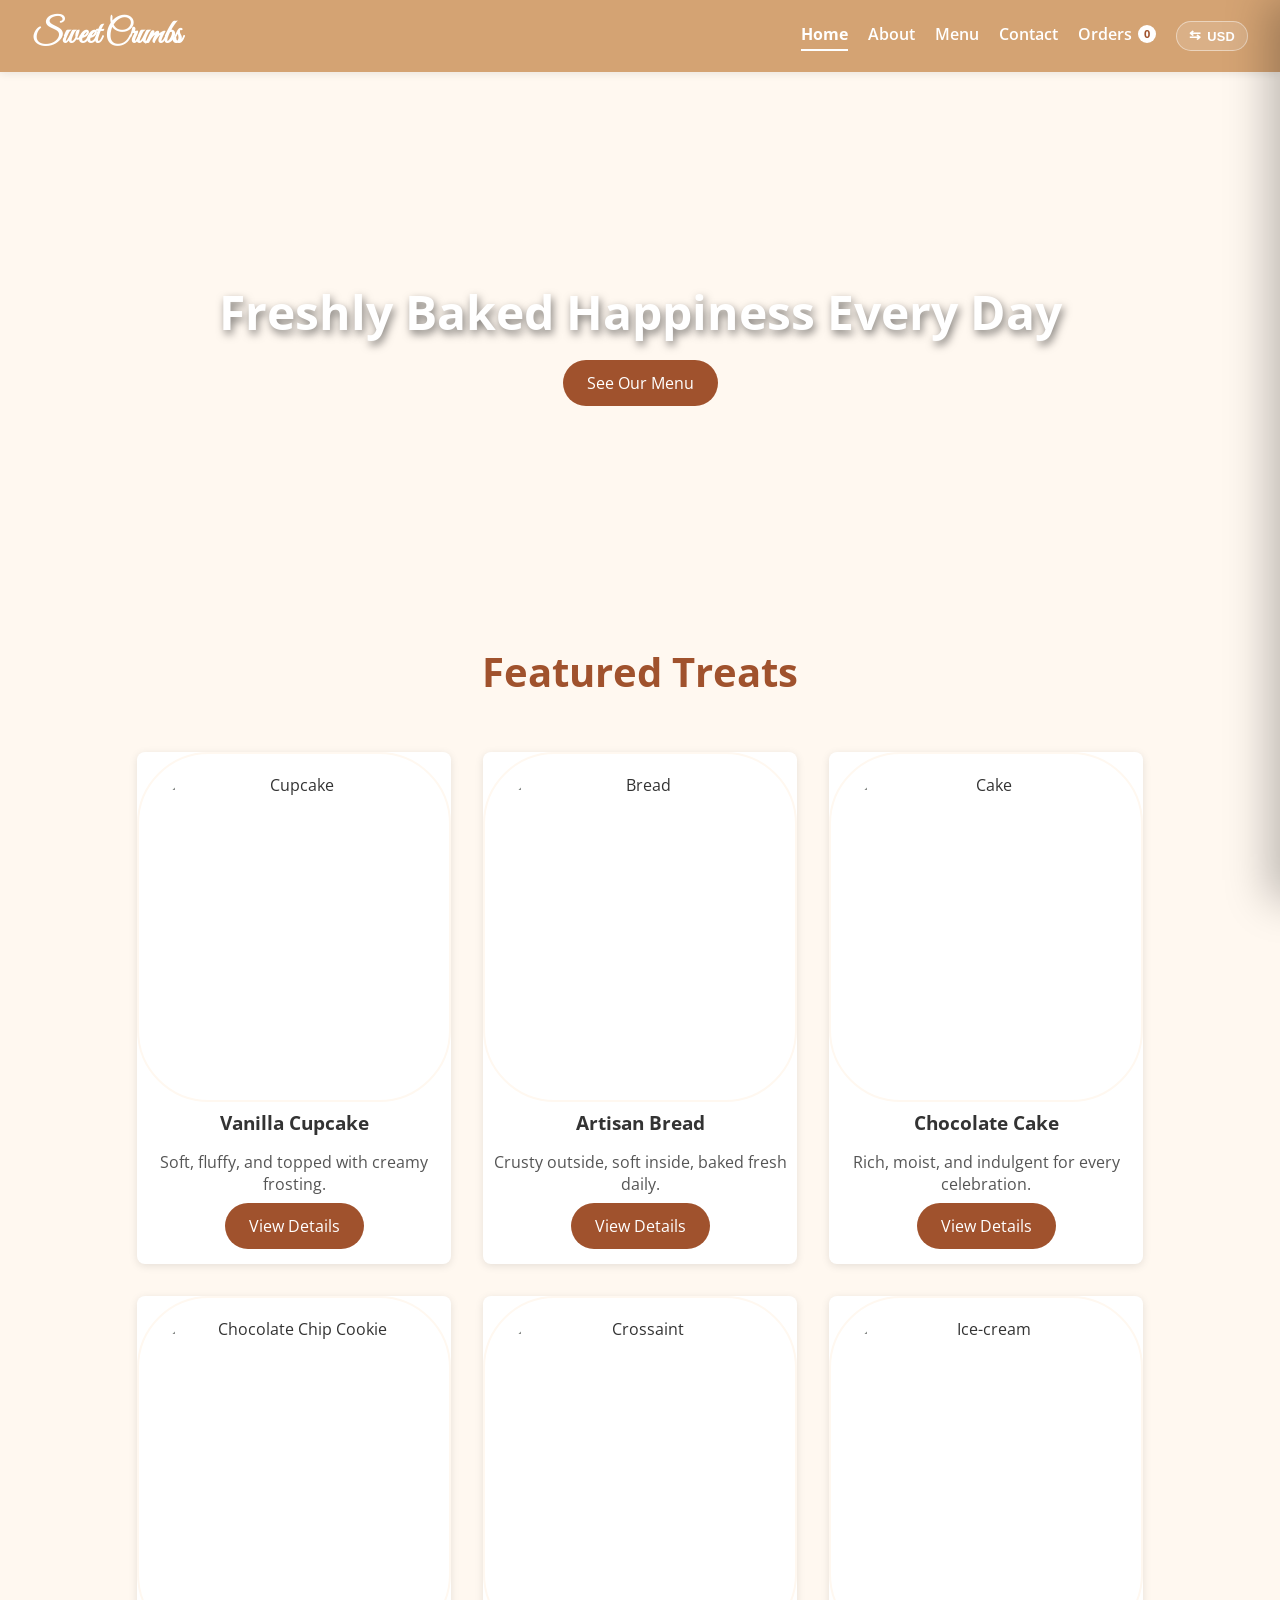
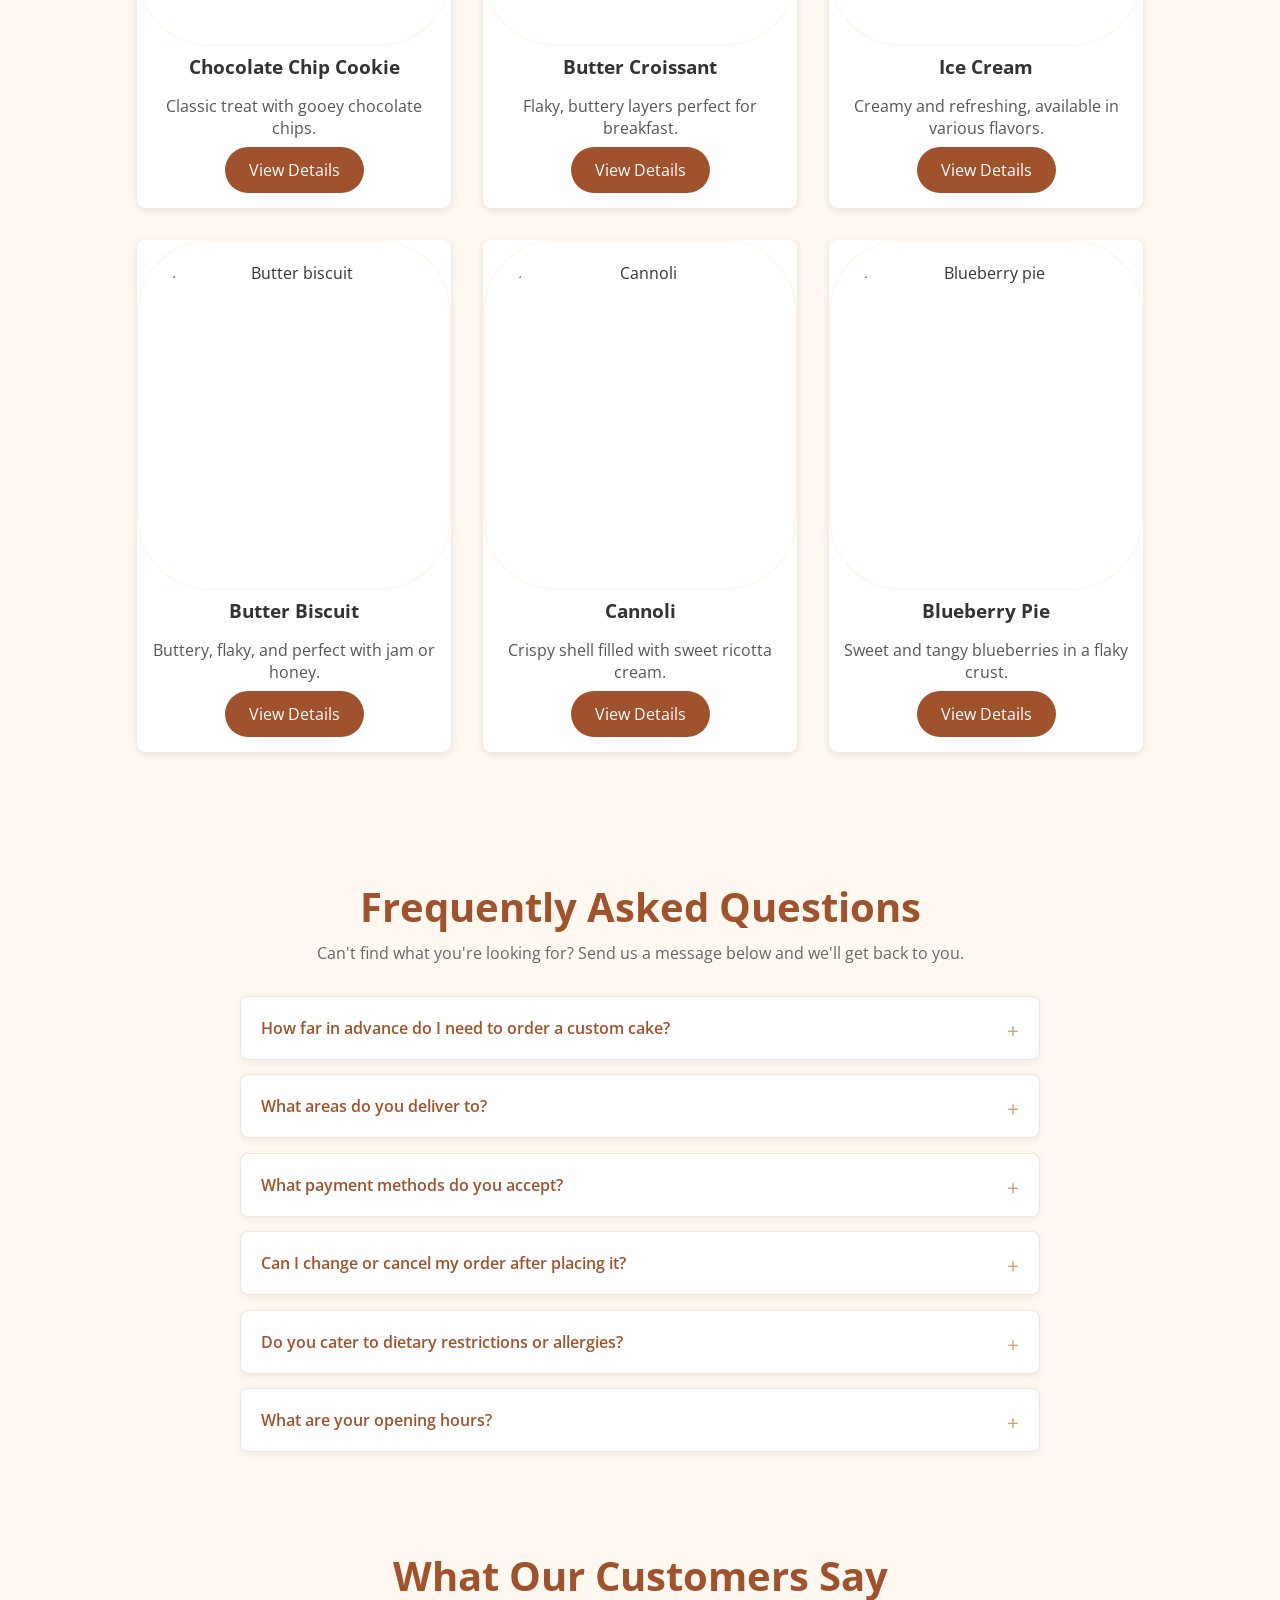
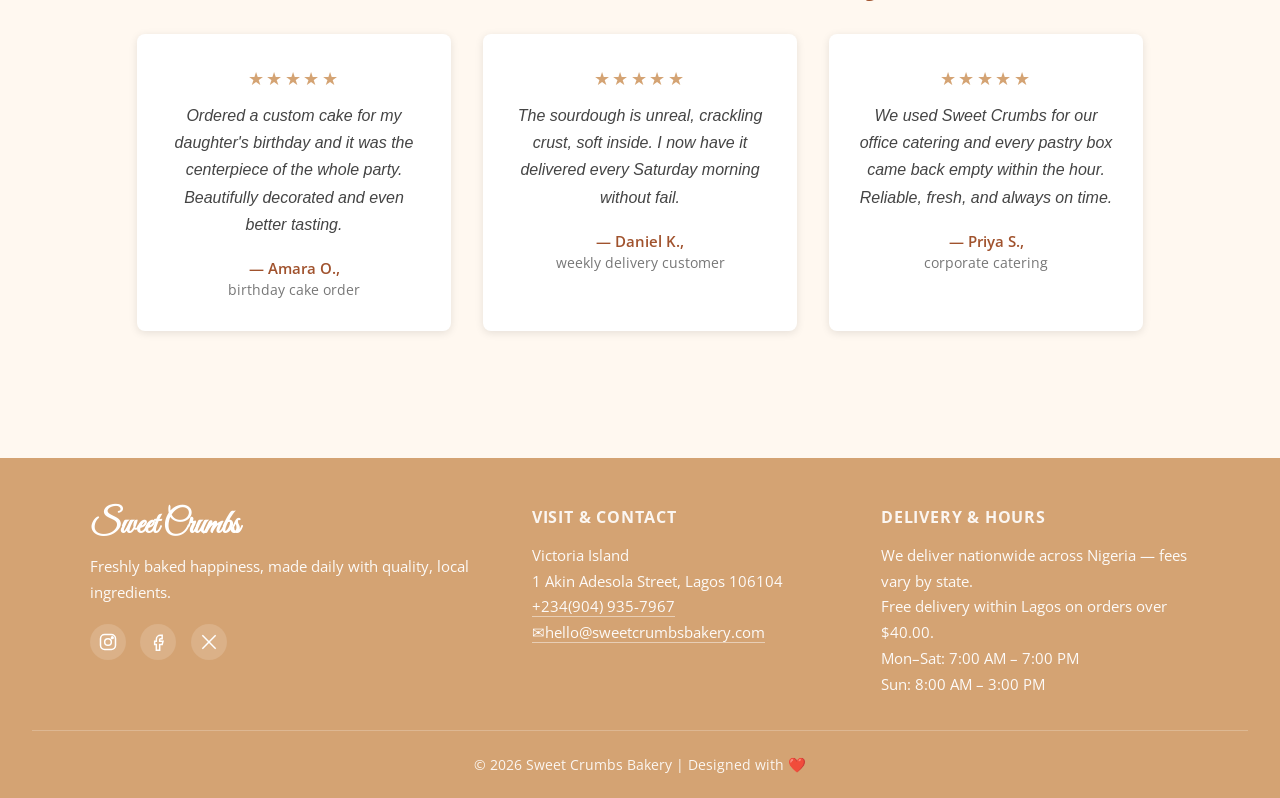
==== commit 38fd2d32: "Add files via upload" ====
--- a/index.html
+++ b/index.html
@@ -14,18 +14,26 @@
     <!--Navbar -->
     <header id="navbar">
         <h1>Sweet Crumbs</h1>
-        <nav id="nav-links">
-            <a href="index.html" class="active" aria-current="page">Home</a>
-            <a href="about.html">About</a>
-            <a href="menu.html">Menu</a>
-            <a href="contact.html">Contact</a>
-            <a href="#" id="orders-link" class="cart-link" aria-haspopup="dialog">Orders<span class="cart-badge" id="cart-badge">0</span></a>
-        </nav>
-        <button class="hamburger" id="hamburger" aria-label="Toggle navigation menu" aria-expanded="false" aria-controls="nav-links">
-            <span class="hamburger-bar"></span>
-            <span class="hamburger-bar"></span>
-            <span class="hamburger-bar"></span>
-        </button>
+        <div class="nav-wrapper">
+            <nav id="nav-links">
+                <a href="index.html" class="active" aria-current="page">Home</a>
+                <a href="about.html">About</a>
+                <a href="menu.html">Menu</a>
+                <a href="contact.html">Contact</a>
+                <a href="#" id="orders-link" class="cart-link" aria-haspopup="dialog">Orders<span class="cart-badge" id="cart-badge">0</span></a>
+            </nav>
+            <div class="header-actions">
+                <button type="button" class="currency-toggle" id="currency-toggle" aria-label="Prices shown in US Dollars. Tap to switch to Nigerian Naira.">
+                    <span class="currency-swap-icon" aria-hidden="true">&#8646;</span>
+                    <span id="currency-toggle-label">USD</span>
+                </button>
+                <button class="hamburger" id="hamburger" aria-label="Toggle navigation menu" aria-expanded="false" aria-controls="nav-links">
+                    <span class="hamburger-bar"></span>
+                    <span class="hamburger-bar"></span>
+                    <span class="hamburger-bar"></span>
+                </button>
+            </div>
+        </div>
     </header>
     <!--Hero-section-->
     <section class="hero">
@@ -102,7 +110,39 @@
             </div>
         </div>
     </div>
-
+    <!--FAQ-section-->
+    <section class="faq-section">
+        <div class="container">
+            <h2>Frequently Asked Questions</h2>
+            <p class="faq-intro">Can't find what you're looking for? Send us a message below and we'll get back to you.</p>
+            <div class="faq-list">
+                <details class="faq-item">
+                    <summary>How far in advance do I need to order a custom cake?</summary>
+                    <p>We recommend at least 5&ndash;7 days' notice for custom or tiered cakes, and 48 hours for simpler cake orders. Rush orders may be possible depending on our schedule &mdash; just reach out and ask.</p>
+                </details>
+                <details class="faq-item">
+                    <summary>What areas do you deliver to?</summary>
+                    <p>We deliver nationwide across all 36 states and the FCT. Delivery fees are grouped into zones by distance from our Lagos bakery &mdash; pick your state at checkout to see your exact fee, and enjoy free delivery within Lagos on orders over $40.</p>
+                </details>
+                <details class="faq-item">
+                    <summary>What payment methods do you accept?</summary>
+                    <p>You can pay by card at checkout, by bank transfer (we hold your order for 30 minutes while we confirm payment), or in cash/by card directly to the delivery rider.</p>
+                </details>
+                <details class="faq-item">
+                    <summary>Can I change or cancel my order after placing it?</summary>
+                    <p>Yes, as long as it hasn't gone into production. Contact us as soon as possible with your order number and we'll do our best to accommodate changes or cancellations.</p>
+                </details>
+                <details class="faq-item">
+                    <summary>Do you cater to dietary restrictions or allergies?</summary>
+                    <p>We offer a small selection of vegan and gluten-free items, and can adapt some recipes on request. Please mention any allergies in your order notes so our bakers can take extra care.</p>
+                </details>
+                <details class="faq-item">
+                    <summary>What are your opening hours?</summary>
+                    <p>We're open Monday&ndash;Saturday, 7:00 AM to 7:00 PM, and Sunday 8:00 AM to 3:00 PM. Deliveries are scheduled within these hours.</p>
+                </details>
+            </div>
+        </div>
+    </section>
     <!--Testimonials-section-->
     <section class="testimonials">
         <div class="container">
@@ -187,7 +227,7 @@
             <h4>Visit &amp; Contact</h4>
             <address>
                 Victoria Island<br>
-                Alfred Rewane, Lagos 10801<br>
+                1 Akin Adesola Street, Lagos 106104<br>
                 <a href="tel:+2349049357967">+234(904) 935-7967</a><br>
                 <a href="mailto:kennycool202421@gmail.com" onclick="window.open('https://mail.google.com/mail/?view=cm&fs=1&to=kennycool202421@gmail.com', '_blank', 'noopener,noreferrer');">✉hello@sweetcrumbsbakery.com</a>
             </address>
@@ -195,7 +235,7 @@
 
         <div class="footer-col">
             <h4>Delivery &amp; Hours</h4>
-            <p>We deliver within a 10-mile radius of downtown Maplewood.<br>Free delivery on orders over $40.</p>
+            <p>We deliver nationwide across Nigeria &mdash; fees vary by state.<br>Free delivery within Lagos on orders over <span id="footer-delivery-amount">$40</span>.</p>
             <p>Mon&ndash;Sat: 7:00 AM &ndash; 7:00 PM<br>Sun: 8:00 AM &ndash; 3:00 PM</p>
         </div>
     </div>
@@ -215,6 +255,13 @@
     <div class="cart-view" id="cart-view">
         <div class="cart-items" id="cart-items">
             <p class="cart-empty" id="cart-empty">Your order is empty. Browse the menu and tap "View Details" on anything that looks good.</p>
+        </div>
+        <div class="delivery-location">
+            <label for="delivery-state">Delivering to</label>
+            <select id="delivery-state">
+                <option value="" disabled selected>Select your state</option>
+            </select>
+            <p class="delivery-location-hint" id="delivery-location-hint">We deliver nationwide &mdash; fees vary by distance from our Lagos bakery.</p>
         </div>
         <div class="cart-summary">
             <p class="cart-delivery-hint" id="cart-delivery-hint"></p>
@@ -338,6 +385,7 @@
     <div class="checkout-view" id="checkout-view" hidden>
         <button type="button" class="cart-back-btn" id="checkout-back-btn">&larr; Back to payment options</button>
         <h3 class="cart-step-heading">Delivery details</h3>
+        <p class="delivery-state-summary" id="delivery-state-summary"></p>
         <form id="checkout-form">
             <label for="checkout-name">Full name</label>
             <input type="text" id="checkout-name" name="name" autocomplete="name" required>
@@ -371,6 +419,7 @@
             <input type="hidden" id="checkout-order-items" name="order_items">
             <input type="hidden" id="checkout-order-total" name="order_total">
             <input type="hidden" id="checkout-payment-method" name="payment_method">
+            <input type="hidden" id="checkout-delivery-state" name="delivery_state">
 
             <p class="field-error" id="checkout-error" hidden></p>
 
--- a/styles.css
+++ b/styles.css
@@ -147,6 +147,45 @@
     align-items: center;
     justify-content: center;
     padding: 0 0.25rem;
+    line-height: 1;
+}
+
+.nav-wrapper {
+    display: flex;
+    align-items: center;
+    gap: 1.25rem;
+}
+
+.header-actions {
+    display: flex;
+    align-items: center;
+    gap: 0.85rem;
+}
+
+.currency-toggle {
+    display: inline-flex;
+    align-items: center;
+    gap: 0.35rem;
+    background: rgba(255,255,255,0.15);
+    border: 1px solid rgba(255,255,255,0.45);
+    color: white;
+    font-weight: 700;
+    font-size: 0.8rem;
+    letter-spacing: 0.02em;
+    padding: 0.4rem 0.75rem;
+    border-radius: 999px;
+    cursor: pointer;
+    transition: background var(--transition), transform var(--transition);
+    white-space: nowrap;
+}
+.currency-toggle:hover {
+    background: rgba(255,255,255,0.32);
+}
+.currency-toggle:active {
+    transform: scale(0.96);
+}
+.currency-toggle .currency-swap-icon {
+    font-size: 0.85rem;
     line-height: 1;
 }
 
@@ -300,15 +339,186 @@
     border-radius: 4.5rem;
     border: 2px solid var(--secondary);
     transition: transform var(--transition);
+    transition: transform 0.6s cubic-bezier(.2,.8,.2,1);
 }
 .card:hover img {
-    transform: scale(1.04);
+    transform: scale(1.045);
 }
 .card h3, .card p {
     padding: 0.5rem; 
 }
 .card p {
     color: #555;
+}
+
+/* ---- About page: Our Story ---- */
+.section-eyebrow {
+    text-align: center;
+    text-transform: uppercase;
+    letter-spacing: 0.14em;
+    font-size: 0.8rem;
+    font-weight: 600;
+    color: var(--primary);
+    margin-bottom: 0.5rem;
+}
+.story-section {
+    padding: 1rem 0 0;
+    background-image: url("img.png");
+    background-repeat: no-repeat;
+    background-position: center;
+    background-size: cover;
+    background-attachment: scroll;
+    content-visibility: auto;
+    contain-intrinsic-size: 700px;
+}
+.story-grid {
+    display: grid;
+    grid-template-columns: 1.5fr 1fr;
+    gap: 3rem;
+    align-items: start;
+    margin-top: 2rem;
+}
+.story-pullquote {
+    font-family: 'Great Vibes', cursive;
+    font-size: 2.1rem;
+    color: var(--accent);
+    line-height: 1.3;
+    border-left: 3px solid var(--primary);
+    padding-left: 1.5rem;
+    margin: 0.5rem 0;
+}
+.story-pullquote span {
+    display: block;
+    font-family: 'Open Sans', sans-serif;
+    font-size: 0.8rem;
+    text-transform: uppercase;
+    letter-spacing: 0.08em;
+    color: #888;
+    margin-top: 0.9rem;
+}
+
+/* ---- About page: stats strip ---- */
+.stats-strip {
+    background: var(--accent);
+    padding: 2.5rem 0;
+    margin-top: 3rem;
+}
+.stats-grid {
+    display: grid;
+    grid-template-columns: repeat(auto-fit, minmax(140px, 1fr));
+    gap: 1.5rem;
+    text-align: center;
+    padding: 0 2rem;
+}
+.stat-item {
+    padding: 0 0.5rem;
+}
+.stat-number {
+    display: block;
+    font-size: 2.5rem;
+    font-weight: 700;
+    color: #fff;
+    font-family: 'Great Vibes', cursive;
+}
+.stat-label {
+    display: block;
+    font-size: 0.8rem;
+    letter-spacing: 0.05em;
+    text-transform: uppercase;
+    color: rgba(255,255,255,0.85);
+    margin-top: 0.35rem;
+}
+
+/* ---- About page: Meet Our Bakers ---- */
+.team-section {
+    padding: 3.5rem 0;
+    background-color: var(--secondary);
+}
+.team-intro {
+    text-align: center;
+    max-width: 640px;
+    margin: 0 auto 2.5rem;
+    color: #666;
+    line-height: 1.7;
+}
+.team-grid {
+    display: grid;
+    grid-template-columns: repeat(auto-fit, minmax(260px, 1fr));
+    gap: 2rem;
+}
+.team-card {
+    background: white;
+    border-radius: 16px;
+    box-shadow: 0 4px 16px rgba(0,0,0,0.08);
+    padding: 2rem 1.75rem 2.25rem;
+    text-align: center;
+    transition: transform var(--transition), box-shadow var(--transition);
+}
+.team-card:hover {
+    transform: translateY(-8px);
+    box-shadow: 0 16px 32px rgba(0,0,0,0.15);
+}
+.team-avatar {
+    width: 148px;
+    height: 148px;
+    margin: 0 auto 1.25rem;
+    border-radius: 50%;
+    overflow: hidden;
+    box-shadow: 0 0 0 4px var(--secondary), 0 0 0 7px var(--primary);
+}
+.team-avatar svg {
+    display: block;
+    width: 100%;
+    height: 100%;
+}
+.team-card h3 {
+    font-size: 1.3rem;
+    color: var(--accent);
+    margin-bottom: 0.2rem;
+}
+.team-role {
+    font-size: 0.78rem;
+    text-transform: uppercase;
+    letter-spacing: 0.06em;
+    color: var(--primary);
+    font-weight: 700;
+    margin-bottom: 0.9rem;
+}
+.team-bio {
+    color: #555;
+    line-height: 1.65;
+    font-size: 0.95rem;
+    margin-bottom: 1rem;
+}
+.team-quote {
+    font-style: italic;
+    color: #777;
+    font-size: 0.9rem;
+    border-top: 1px solid #eee;
+    padding-top: 0.9rem;
+    margin: 0;
+}
+
+/* ---- About page: closing CTA ---- */
+.about-cta {
+    padding: 3.5rem 0 4.5rem;
+    background-image: url("img.png");
+    background-repeat: no-repeat;
+    background-position: center;
+    background-size: cover;
+    background-attachment: scroll;
+    content-visibility: auto;
+    contain-intrinsic-size: 500px;
+}
+.about-cta-inner {
+    text-align: center;
+}
+.about-cta-inner h2 {
+    margin-bottom: 0.6rem;
+}
+.about-cta-inner p {
+    color: #666;
+    margin-bottom: 1.5rem;
 }
 
 /*Testimonials*/
@@ -424,7 +634,7 @@
     box-shadow: 4px 7px 8px rgba(146, 141, 141, 0.2);
     border-radius: 8px;
     max-width: 1100px;
-    height: 30rem;
+    height: auto;
     margin-left: auto;
     margin-right: auto;
 }
@@ -434,6 +644,89 @@
     font-size: 2rem;
     color: var(--accent);
     text-align: center;
+}
+
+.contact-section .section-eyebrow {
+    margin-bottom: 0.35rem;
+}
+
+.contact-intro {
+    text-align: center;
+    color: #777;
+    margin-bottom: 2.5rem;
+}
+
+/* ---- Contact: email vs WhatsApp chooser ---- */
+.contact-choice-grid {
+    display: grid;
+    grid-template-columns: repeat(auto-fit, minmax(220px, 1fr));
+    gap: 1.75rem;
+    max-width: 46rem;
+    margin: 0 auto 3rem;
+}
+.contact-choice-card {
+    display: flex;
+    flex-direction: column;
+    align-items: center;
+    text-align: center;
+    gap: 0.6rem;
+    background: var(--secondary);
+    border: 2px solid rgba(160, 82, 45, 0.12);
+    border-radius: 16px;
+    padding: 2rem 1.5rem;
+    text-decoration: none;
+    color: inherit;
+    transition: border-color var(--transition), transform var(--transition), box-shadow var(--transition);
+}
+.contact-choice-card:hover {
+    border-color: var(--primary);
+    transform: translateY(-6px);
+    box-shadow: 0 14px 28px rgba(0,0,0,0.12);
+}
+.contact-choice-icon {
+    display: inline-flex;
+    align-items: center;
+    justify-content: center;
+    width: 58px;
+    height: 58px;
+    border-radius: 50%;
+    color: white;
+    margin-bottom: 0.4rem;
+}
+.contact-choice-icon-email {
+    background: var(--accent);
+}
+.contact-choice-icon-whatsapp {
+    background: #25d366;
+}
+.contact-choice-title {
+    font-weight: 700;
+    font-size: 1.1rem;
+    color: var(--accent);
+}
+.contact-choice-desc {
+    color: #777;
+    font-size: 0.9rem;
+    line-height: 1.55;
+}
+.contact-choice-cta {
+    font-weight: 600;
+    font-size: 0.88rem;
+    color: var(--primary);
+    margin-top: 0.3rem;
+}
+.contact-choice-whatsapp .contact-choice-cta {
+    color: #25d366;
+}
+
+/* Gentle highlight when the page scrolls to the form via the Email card */
+#contact-form:target {
+    animation: contactFormPulse 1.4s ease;
+    border-radius: 12px;
+}
+@keyframes contactFormPulse {
+    0% { box-shadow: 0 0 0 0 rgba(212, 163, 115, 0.55); }
+    100% { box-shadow: 0 0 0 22px rgba(212, 163, 115, 0); }
 }
 
 .contact-form{
@@ -750,6 +1043,55 @@
     text-align: center;
     margin-top: 2rem;
     line-height: 1.6;
+}
+
+.delivery-location {
+    padding: 0.9rem 1.5rem;
+    border-top: 1px solid rgba(160, 82, 45, 0.15);
+    border-bottom: 1px solid rgba(160, 82, 45, 0.15);
+    background: var(--secondary);
+}
+.delivery-location label {
+    display: block;
+    font-weight: 700;
+    font-size: 0.82rem;
+    color: var(--accent);
+    margin-bottom: 0.4rem;
+    text-transform: uppercase;
+    letter-spacing: 0.02em;
+}
+.delivery-location select {
+    width: 100%;
+    padding: 0.55rem 0.7rem;
+    border-radius: 0.5rem;
+    border: 2px solid var(--primary);
+    font-family: inherit;
+    font-size: 14px;
+    background: white;
+    color: #333;
+    cursor: pointer;
+}
+.delivery-location select:focus {
+    outline: none;
+    border-color: var(--accent);
+    box-shadow: 0 0 0 3px rgba(160, 82, 45, 0.15);
+}
+.delivery-location-hint {
+    font-size: 0.76rem;
+    color: #888;
+    margin-top: 0.5rem;
+    line-height: 1.4;
+}
+.delivery-state-summary {
+    font-size: 0.85rem;
+    color: #666;
+    background: var(--secondary);
+    border-radius: 0.5rem;
+    padding: 0.6rem 0.85rem;
+    margin-bottom: 1rem;
+}
+.delivery-state-summary strong {
+    color: var(--accent);
 }
 
 .cart-item {
@@ -1386,8 +1728,27 @@
 .about-text p{
     font-size: 1rem;
     padding: 0 1rem;
-}    
-
-
+}
+
+/*Adjustment for restructured About page sections*/
+.story-grid {
+    grid-template-columns: 1fr;
+    gap: 2rem;
+}
+.story-pullquote {
+    font-size: 1.7rem;
+}
+.stats-grid {
+    grid-template-columns: repeat(2, 1fr);
+}
+    .story-section,
+    .team-section,
+    .about-cta {
+        background-image: url("mobile img.png");
+        background-repeat: no-repeat;
+        background-position: center;
+        background-size: cover;
+        background-attachment: scroll;
+    }
     
 }
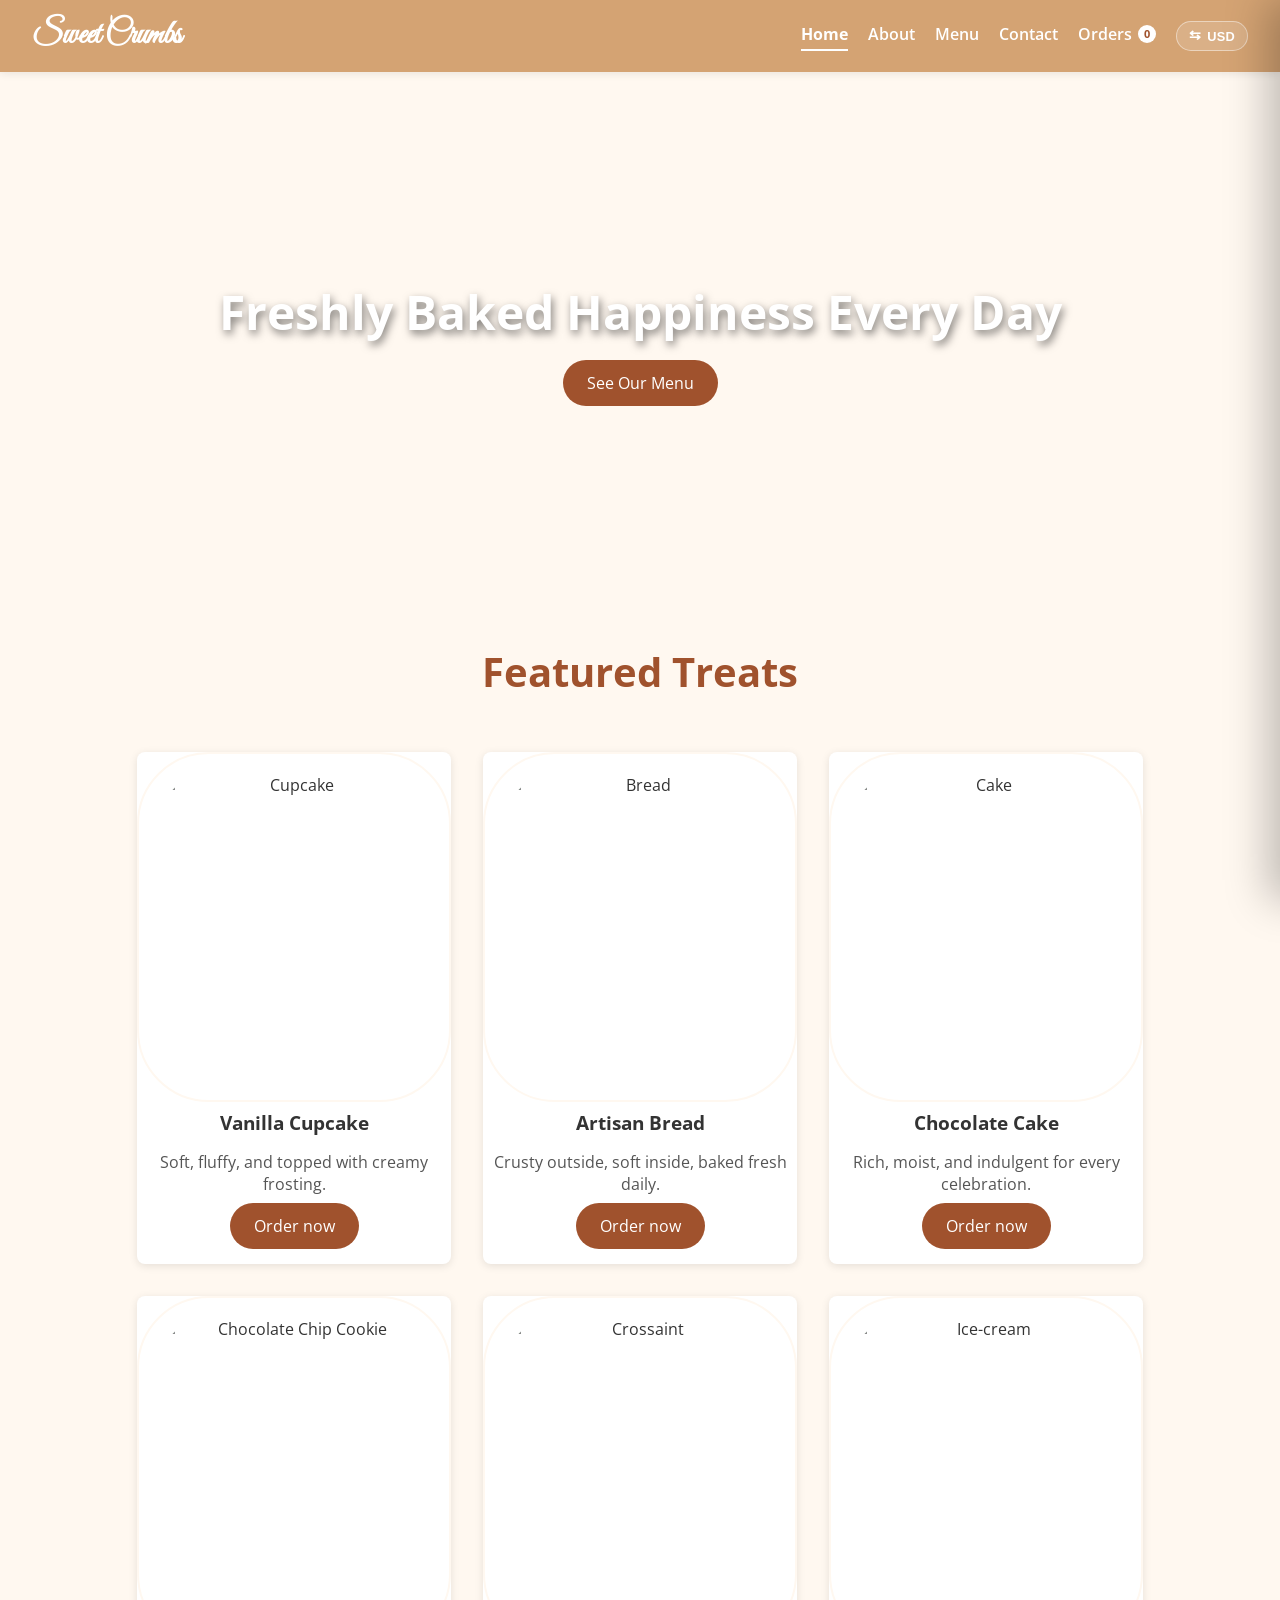
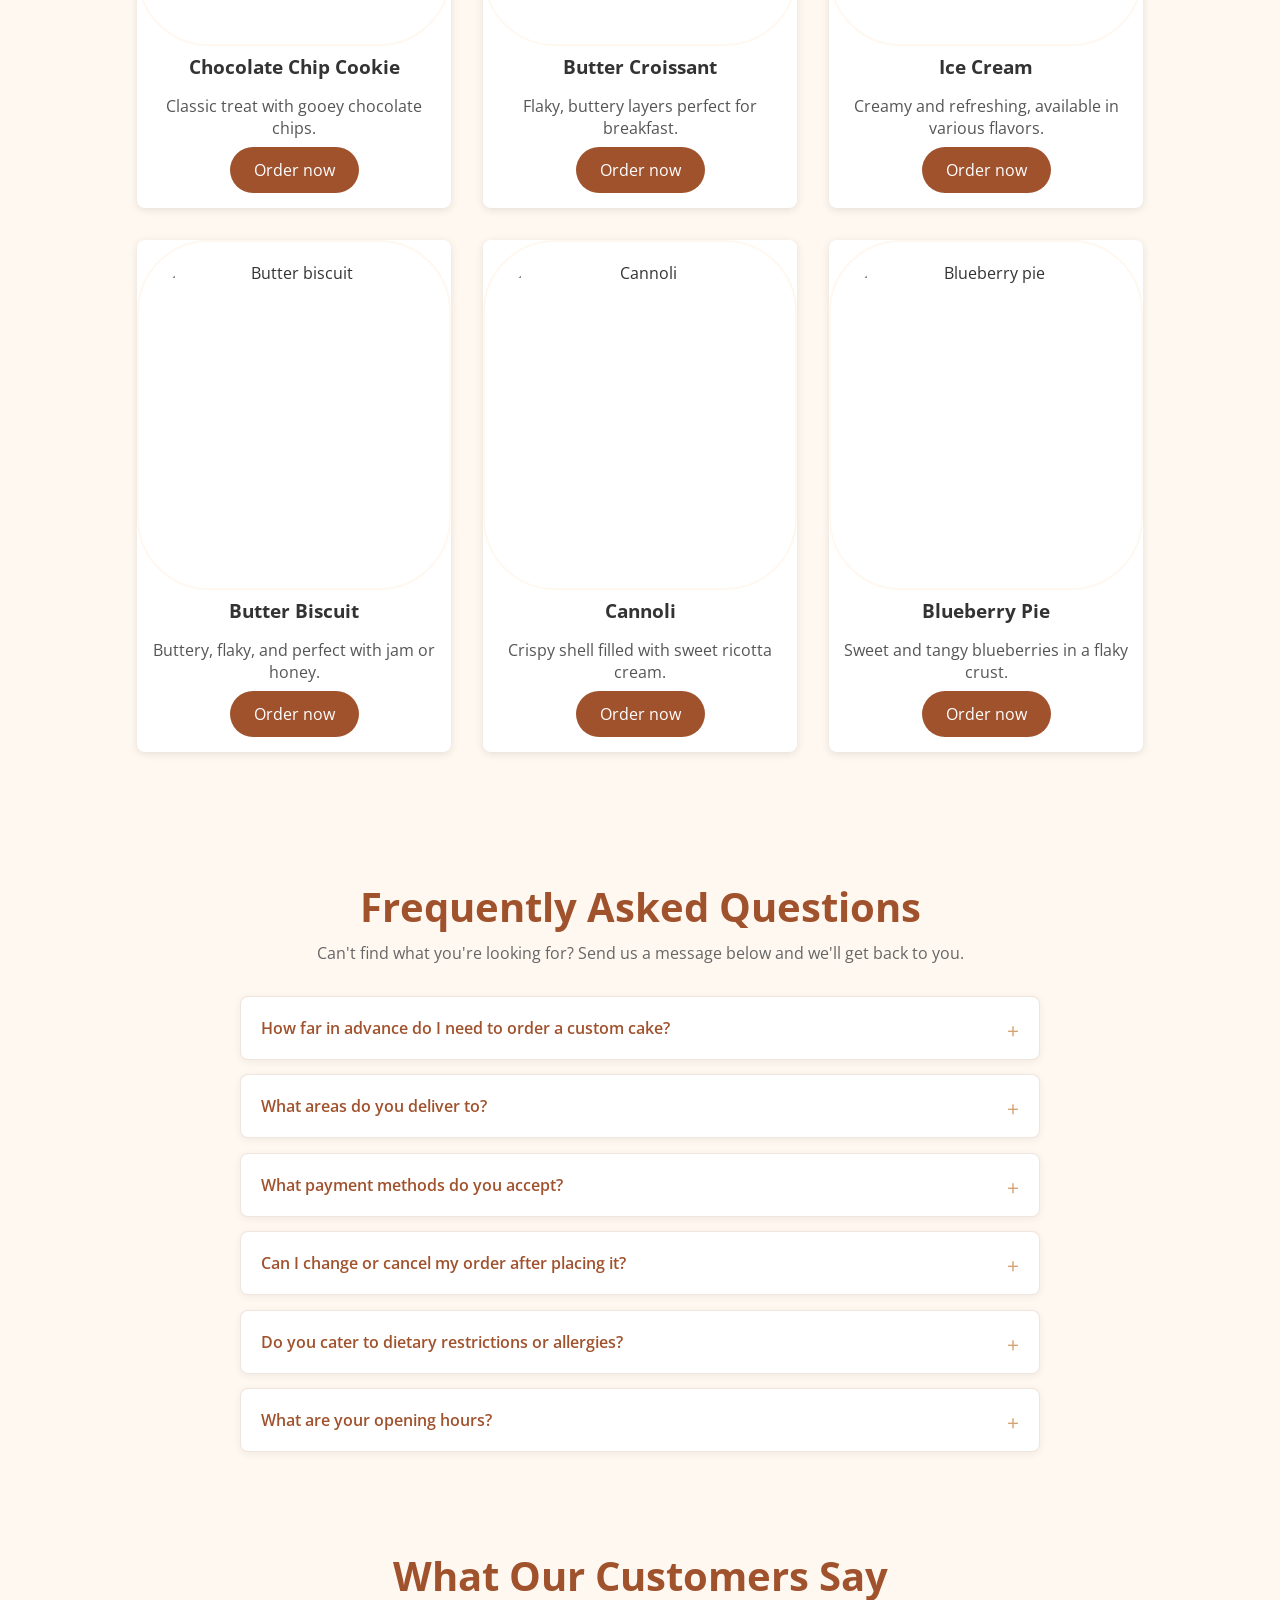
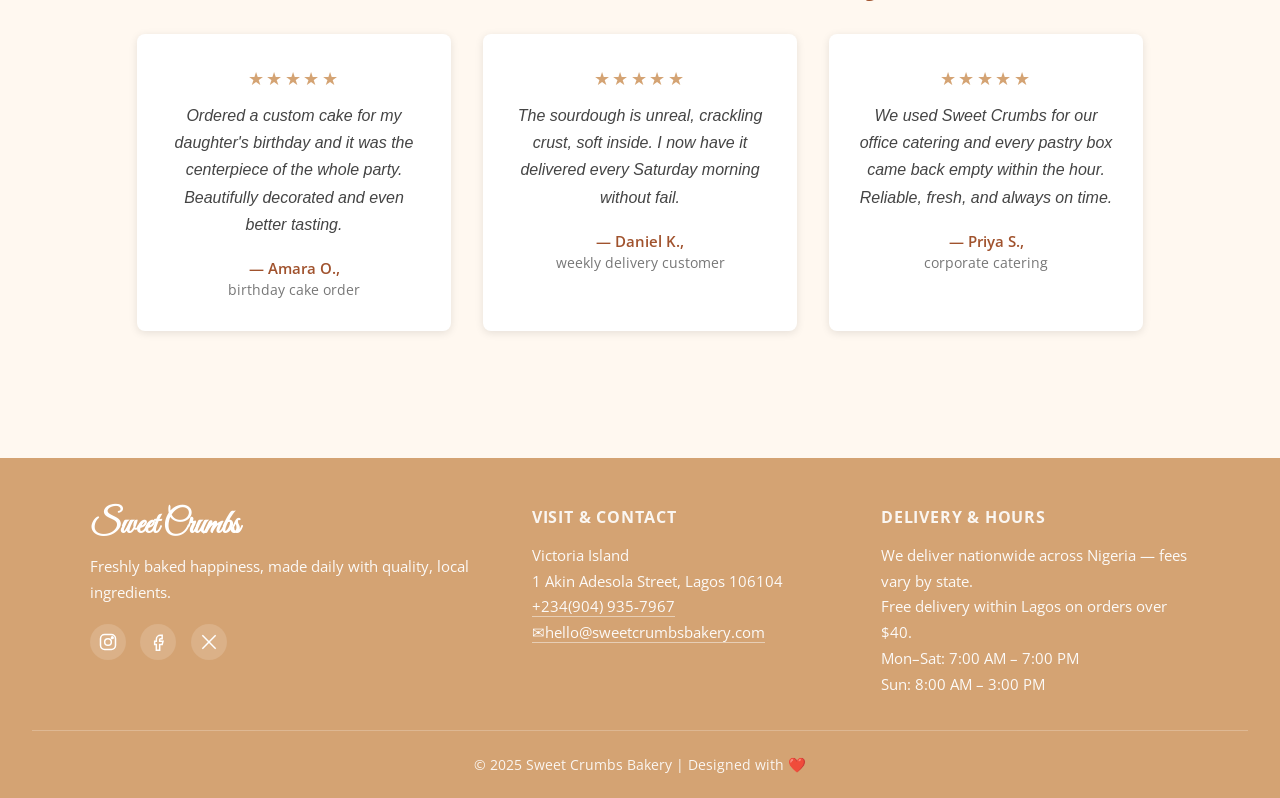
==== commit 929ec86e: "Add files via upload" ====
--- a/index.html
+++ b/index.html
@@ -20,6 +20,7 @@
                 <a href="about.html">About</a>
                 <a href="menu.html">Menu</a>
                 <a href="contact.html">Contact</a>
+            
                 <a href="#" id="orders-link" class="cart-link" aria-haspopup="dialog">Orders<span class="cart-badge" id="cart-badge">0</span></a>
             </nav>
             <div class="header-actions">
@@ -51,6 +52,7 @@
                 <h3>Vanilla Cupcake</h3>
                 <p>Soft, fluffy, and topped with creamy frosting.</p>
                 <a href="contact.html" class="btn2">Order now</a>
+            
             </div>
 
             <div class="card">
--- a/styles.css
+++ b/styles.css
@@ -363,13 +363,6 @@
 }
 .story-section {
     padding: 1rem 0 0;
-    background-image: url("img.png");
-    background-repeat: no-repeat;
-    background-position: center;
-    background-size: cover;
-    background-attachment: scroll;
-    content-visibility: auto;
-    contain-intrinsic-size: 700px;
 }
 .story-grid {
     display: grid;
@@ -502,13 +495,6 @@
 /* ---- About page: closing CTA ---- */
 .about-cta {
     padding: 3.5rem 0 4.5rem;
-    background-image: url("img.png");
-    background-repeat: no-repeat;
-    background-position: center;
-    background-size: cover;
-    background-attachment: scroll;
-    content-visibility: auto;
-    contain-intrinsic-size: 500px;
 }
 .about-cta-inner {
     text-align: center;
@@ -1741,14 +1727,339 @@
 .stats-grid {
     grid-template-columns: repeat(2, 1fr);
 }
-    .story-section,
-    .team-section,
-    .about-cta {
-        background-image: url("mobile img.png");
-        background-repeat: no-repeat;
-        background-position: center;
-        background-size: cover;
-        background-attachment: scroll;
+}
+/* ================================================
+   Menu page premium upgrades
+   ================================================ */
+
+/* ---- Section divider ornament ---- */
+.section-divider {
+    text-align: center;
+    text-transform: uppercase;
+    letter-spacing: 0.16em;
+    font-size: 0.78rem;
+    font-weight: 700;
+    color: var(--primary);
+    margin: 0 0 1rem;
+}
+.section-divider span {
+    display: inline-block;
+    margin: 0 0.5rem;
+    color: var(--accent);
+}
+.section-divider-light {
+    color: rgba(255,255,255,0.85);
+}
+.section-divider-light span {
+    color: white;
+}
+
+/* ---- Menu hero ---- */
+.menu-hero {
+    background: linear-gradient(rgba(41,26,15,0.58), rgba(41,26,15,0.5)), url("images/menu-hero-bg.webp") center/cover no-repeat;
+    padding: 5.5rem 1.5rem;
+    text-align: center;
+    color: white;
+}
+.menu-hero-inner {
+    max-width: 640px;
+    margin: 0 auto;
+}
+.menu-hero h2 {
+    font-size: 2.75rem;
+    margin-bottom: 0.75rem;
+    text-shadow: 2px 4px 8px rgba(0,0,0,0.4);
+}
+.menu-hero-sub {
+    font-size: 1.05rem;
+    line-height: 1.7;
+    color: rgba(255,255,255,0.92);
+    margin-bottom: 1.75rem;
+}
+.section-eyebrow-light {
+    text-align: center;
+    text-transform: uppercase;
+    letter-spacing: 0.14em;
+    font-size: 0.8rem;
+    font-weight: 700;
+    color: rgba(255,255,255,0.85);
+    margin-bottom: 0.5rem;
+}
+.menu-hero-cta {
+    margin-top: 0;
+}
+
+/* ---- Today's Favorites ---- */
+.favorites-section {
+    padding: 3.5rem 1.5rem 1rem;
+    text-align: center;
+}
+.favorites-heading {
+    color: var(--accent);
+    font-size: 2rem;
+    margin-bottom: 2rem;
+}
+.favorites-strip {
+    display: grid;
+    grid-template-columns: repeat(auto-fit, minmax(220px, 1fr));
+    gap: 1.75rem;
+    max-width: 1100px;
+    margin: 0 auto;
+}
+.favorite-card {
+    height: auto;
+    padding-bottom: 0.5rem;
+}
+.favorite-card img {
+    height: 200px;
+}
+.favorites-jump {
+    margin-top: 2rem;
+}
+.favorites-jump a {
+    color: var(--primary);
+    font-weight: 600;
+    text-decoration: none;
+}
+.favorites-jump a:hover {
+    text-decoration: underline;
+}
+
+/* ---- Search + category filters ---- */
+.menu-search-wrap {
+    position: relative;
+    max-width: 480px;
+    margin: 0 auto 1.75rem;
+}
+.menu-search-icon {
+    position: absolute;
+    left: 1.1rem;
+    top: 50%;
+    transform: translateY(-50%);
+    color: var(--primary);
+    font-size: 1.1rem;
+    pointer-events: none;
+}
+.menu-search {
+    width: 100%;
+    padding: 0.9rem 1.2rem 0.9rem 2.6rem;
+    border: 1px solid rgba(122, 61, 32, 0.18);
+    border-radius: 999px;
+    background: rgba(255,255,255,0.85);
+    font-family: inherit;
+    font-size: 0.95rem;
+    color: #444;
+    transition: border-color var(--transition), box-shadow var(--transition);
+}
+.menu-search:focus {
+    outline: none;
+    border-color: var(--primary);
+    box-shadow: 0 0 0 3px rgba(212, 163, 115, 0.25);
+}
+
+.menu-categories {
+    display: flex;
+    justify-content: center;
+    flex-wrap: wrap;
+    gap: 0.6rem;
+    margin-bottom: 1rem;
+    overflow-x: auto;
+    padding-bottom: 0.25rem;
+}
+.menu-category {
+    flex: 0 0 auto;
+    border: 1px solid rgba(122, 61, 32, 0.2);
+    background: white;
+    color: var(--accent);
+    font-family: inherit;
+    font-size: 0.85rem;
+    font-weight: 600;
+    padding: 0.5rem 1.1rem;
+    border-radius: 999px;
+    cursor: pointer;
+    transition: background var(--transition), color var(--transition), border-color var(--transition);
+}
+.menu-category:hover {
+    border-color: var(--primary);
+}
+.menu-category.active {
+    background: var(--accent);
+    border-color: var(--accent);
+    color: white;
+}
+.menu-empty-state {
+    text-align: center;
+    color: #888;
+    padding: 2rem 0;
+}
+
+/* ---- Card badges ---- */
+.card {
+    position: relative;
+}
+.card-badge {
+    position: absolute;
+    top: 1.1rem;
+    left: 1.1rem;
+    z-index: 2;
+    font-size: 0.72rem;
+    font-weight: 700;
+    letter-spacing: 0.03em;
+    text-transform: uppercase;
+    padding: 0.35rem 0.75rem;
+    border-radius: 999px;
+    color: white;
+    box-shadow: 0 2px 6px rgba(0,0,0,0.2);
+}
+.card-badge-best-seller {
+    background: var(--primary);
+}
+.card-badge-new {
+    background: #4a7c59;
+}
+.card-badge-staff-pick {
+    background: var(--accent);
+}
+.card[hidden] {
+    display: none;
+}
+
+/* ---- Why Sweet Crumbs strip ---- */
+.why-strip {
+    background: var(--accent);
+    padding: 3rem 1.5rem;
+    margin-top: 1rem;
+}
+.why-grid {
+    display: grid;
+    grid-template-columns: repeat(auto-fit, minmax(160px, 1fr));
+    gap: 1.5rem;
+    max-width: 900px;
+    margin: 0 auto;
+    text-align: center;
+}
+.why-item {
+    display: flex;
+    flex-direction: column;
+    align-items: center;
+    gap: 0.5rem;
+    color: white;
+    font-weight: 600;
+    font-size: 0.95rem;
+}
+.why-icon {
+    font-size: 1.4rem;
+    color: var(--primary);
+}
+
+/* ---- Custom order CTA ---- */
+.menu-cta {
+    text-align: center;
+    padding: 3.5rem 1.5rem 4rem;
+}
+.menu-cta h2 {
+    color: var(--accent);
+    margin-bottom: 0.6rem;
+    font-size: 2rem;
+}
+.menu-cta p {
+    color: #666;
+    max-width: 520px;
+    margin: 0 auto 1.5rem;
+}
+
+/* ---- Floating cart indicator ---- */
+.floating-cart[hidden] {
+    display: none;
+}
+.floating-cart {
+    position: fixed;
+    bottom: 1.5rem;
+    left: 50%;
+    transform: translateX(-50%);
+    display: flex;
+    align-items: center;
+    gap: 0.75rem;
+    background: var(--accent);
+    color: white;
+    border: none;
+    border-radius: 999px;
+    padding: 0.85rem 1.5rem;
+    box-shadow: 0 10px 30px rgba(0,0,0,0.28);
+    cursor: pointer;
+    z-index: 900;
+    font-family: inherit;
+    transition: transform var(--transition), box-shadow var(--transition);
+}
+.floating-cart:hover {
+    transform: translateX(-50%) translateY(-3px);
+    box-shadow: 0 14px 34px rgba(0,0,0,0.32);
+}
+.floating-cart-icon {
+    font-size: 1.3rem;
+}
+.floating-cart-text {
+    display: flex;
+    flex-direction: column;
+    align-items: flex-start;
+    line-height: 1.25;
+}
+#floating-cart-count {
+    font-size: 0.82rem;
+    font-weight: 700;
+}
+#floating-cart-total {
+    font-size: 0.78rem;
+    color: rgba(255,255,255,0.85);
+}
+
+/* ---- Modal: a touch more luxurious ---- */
+.modal {
+    border-top: 4px solid var(--primary);
+}
+
+@media screen and (min-width: 700px) {
+    .modal-overlay .modal {
+        max-width: 44rem;
     }
-    
-}+    .modal-overlay.open .modal {
+        display: flex;
+        align-items: stretch;
+    }
+    .modal-image-wrap {
+        width: 46%;
+        height: auto;
+        border-radius: 8px 0 0 0;
+        flex-shrink: 0;
+    }
+    .modal-body {
+        width: 54%;
+        display: flex;
+        flex-direction: column;
+        justify-content: center;
+    }
+}
+
+@media screen and (max-width: 480px) {
+    .menu-hero {
+        background-image: linear-gradient(rgba(41,26,15,0.6), rgba(41,26,15,0.52)), url("images/menu-hero-bg-mobile.webp");
+        padding: 4rem 1.25rem;
+    }
+    .menu-hero h2 {
+        font-size: 2rem;
+    }
+    .favorites-strip {
+        grid-template-columns: 1fr;
+    }
+    .floating-cart {
+        left: 1rem;
+        right: 1rem;
+        bottom: 1rem;
+        transform: none;
+        width: calc(100% - 2rem);
+        justify-content: space-between;
+    }
+    .floating-cart:hover {
+        transform: translateY(-3px);
+    }
+}
